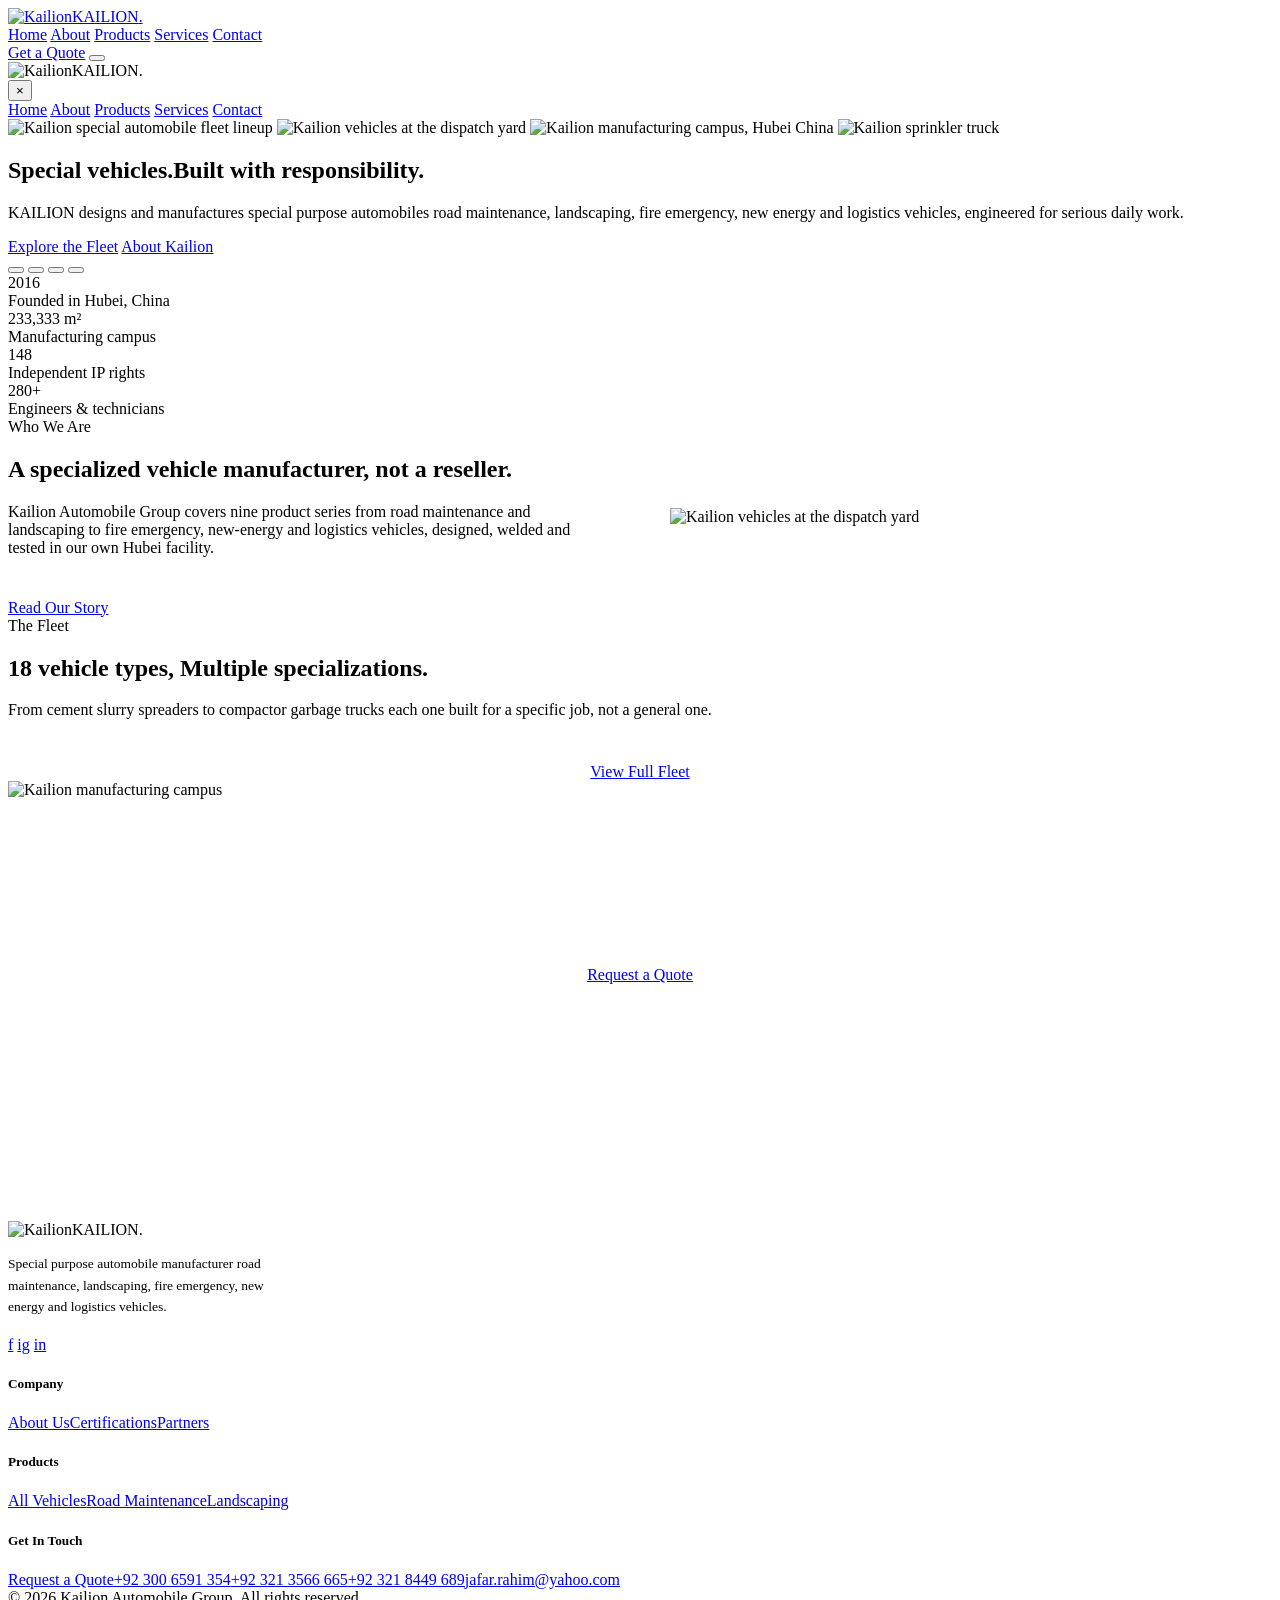
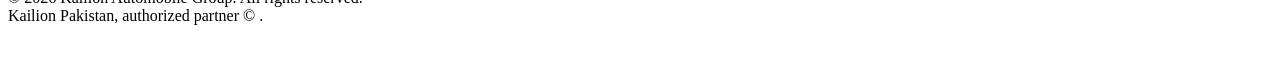
==== index.html @ 7ee62a3a "Add files via upload" ====
<!DOCTYPE html>
<html lang="en">
<head>
<meta charset="UTF-8">
<meta name="viewport" content="width=device-width, initial-scale=1.0">
<title>Kailion FuelTruck Partners</title>
<meta name="description" content="Kailion — Chinese special-purpose automobile manufacturer with an authorized Pakistan partnership. Road maintenance, landscaping, fire emergency, new energy and logistics vehicles.">
<meta property="og:title" content="Kailion Trucks — Special Automobile Group">
<meta property="og:description" content="Special-purpose vehicles manufactured in China, sold and serviced in Pakistan through an authorized partnership.">
<meta property="og:type" content="website">
<meta name="twitter:card" content="summary_large_image">
<link rel="preconnect" href="https://fonts.googleapis.com">
<link rel="preconnect" href="https://fonts.gstatic.com" crossorigin>
<link href="https://fonts.googleapis.com/css2?family=Inter:wght@400;500;600;700;800&family=Poppins:ital,wght@0,700;0,800;1,700;1,800&display=swap" rel="stylesheet">
<!-- PASTE GOOGLE SEARCH CONSOLE VERIFICATION TAG HERE (only needed on index.html, but fine on every page) -->
<link rel="icon" type="image/x-icon" href="favicon.ico">
<link rel="icon" type="image/png" sizes="32x32" href="assets/img/favicon-32.png">
<link rel="icon" type="image/png" sizes="16x16" href="assets/img/favicon-16.png">
<link rel="apple-touch-icon" sizes="180x180" href="assets/img/apple-touch-icon.png">
<link rel="stylesheet" href="css/style.css">
</head>
<body>

<header id="siteHeader">
  <div class="wrap">
    <a class="logo" href="index.html"><img src="assets/img/kailion-logo.png" alt="Kailion" style="height:34px; width:auto;"><span class="logo-word">KAILION<span style="color:var(--red);font-style:normal;">.</span></span></a>
        <nav class="links">
      <a href="index.html" class="active">Home</a>
      <a href="about.html">About</a>
      <a href="products.html">Products</a>
      <a href="services.html">Services</a>
      <a href="contact.html">Contact</a>
    </nav>
    <a href="https://wa.me/923006591354?text=Hi%2C%20I%27m%20interested%20in%20Kailion%20vehicles" class="cta-pill" target="_blank" rel="noopener">Get a Quote</a>
    <button class="burger" id="burgerBtn" aria-label="Menu"><span></span><span></span><span></span></button>
  </div>
</header>

<div id="mobileNav">
  <div class="mtop"><div class="logo"><img src="assets/img/kailion-logo.png" alt="Kailion" style="height:34px; width:auto;"><span class="logo-word">KAILION<span style="color:var(--red);font-style:normal;">.</span></span></div><button class="close" id="mobileNavClose">×</button></div>
    <a href="index.html">Home</a>
  <a href="about.html">About</a>
  <a href="products.html">Products</a>
  <a href="services.html">Services</a>
  <a href="contact.html">Contact</a>
</div>

<!-- HERO SLIDER -->
<section class="photo-hero hero-main" id="heroSlider">
  <div class="slide-track">
    <img class="bgimg slide active" src="assets/img/hero-lineup.jpg" alt="Kailion special automobile fleet lineup">
    <img class="bgimg slide" src="assets/img/warehouse.jpg" alt="Kailion vehicles at the dispatch yard">
    <img class="bgimg slide" src="assets/img/factory-aerial.jpg" alt="Kailion manufacturing campus, Hubei China">
    <img class="bgimg slide" src="assets/img/truck-sprinkler.jpg" alt="Kailion sprinkler truck">
  </div>
  <div class="scrim"></div>
  <div class="wrap content">
      
    <h1 class="hero-h"><span class="l">Special vehicles.</span><span class="l">Built with responsibility.</span></h1>
    <p class="hero-sub">KAILION designs and manufactures special purpose automobiles road maintenance, landscaping, fire emergency, new energy and logistics vehicles, engineered for serious daily work.</p>
    <div class="hero-ctas">
      <a href="products.html" class="btn-solid">Explore the Fleet</a>
      <a href="about.html" class="btn-outline">About Kailion</a>
    </div>
  </div>
  <div class="slide-dots">
    <button class="dot-ind active" aria-label="Slide 1"></button>
    <button class="dot-ind" aria-label="Slide 2"></button>
    <button class="dot-ind" aria-label="Slide 3"></button>
    <button class="dot-ind" aria-label="Slide 4"></button>
  </div>
</section>

<!-- TRUST BAR -->
<section id="trust">
  <div class="wrap">
    <div class="trust-item"><div class="n">2016</div><div class="l">Founded in Hubei, China</div></div>
    <div class="trust-item"><div class="n">233,333 m²</div><div class="l">Manufacturing campus</div></div>
    <div class="trust-item"><div class="n">148</div><div class="l">Independent IP rights</div></div>
    <div class="trust-item"><div class="n">280+</div><div class="l">Engineers &amp; technicians</div></div>
  </div>
</section>

<!-- ABOUT TEASER -->
<section class="sec">
  <div class="wrap" style="display:grid; grid-template-columns:1fr 1fr; gap:60px; align-items:center;">
    <div class="reveal">
      <div class="kicker">Who We Are</div>
      <h2 class="sec-h">A specialized vehicle manufacturer, not a reseller.</h2>
      <p class="sec-p">Kailion Automobile Group covers nine product series from road maintenance and landscaping to fire emergency, new-energy and logistics vehicles, designed, welded and tested in our own Hubei facility.</p>
      <a href="about.html" class="btn-dark" style="display:inline-block; margin-top:26px;">Read Our Story</a>
    </div>
    <div class="reveal rd1" style="border-radius:var(--radius); overflow:hidden; border:1px solid var(--line);">
      <img src="assets/img/warehouse.jpg" alt="Kailion vehicles at the dispatch yard">
    </div>
  </div>
</section>

<!-- FLEET TEASER -->
<section class="sec section-surface">
  <div class="wrap">
    <div class="kicker reveal">The Fleet</div>
    <h2 class="sec-h reveal">18 vehicle types, Multiple specializations.</h2>
    <p class="sec-p reveal">From cement slurry spreaders to compactor garbage trucks each one built for a specific job, not a general one.</p>
    <div class="card-grid" id="homeGrid"></div>
    <div style="text-align:center; margin-top:44px;">
      <a href="products.html" class="btn-dark">View Full Fleet</a>
    </div>
  </div>
</section>

<!-- CTA -->
<section class="photo-hero" style="min-height:440px;">
  <img class="bgimg" src="assets/img/factory-aerial.jpg" alt="Kailion manufacturing campus">
  <div class="scrim"></div>
  <div class="wrap content" style="text-align:center; padding-bottom:0; display:flex; flex-direction:column; align-items:center;">
    <h2 style="color:#fff; font-size:clamp(24px,4vw,42px); font-weight:800; max-width:600px; line-height:1.15;">Tell us the job. We'll spec the right truck.</h2>
    <div class="hero-ctas" style="animation-delay:0; opacity:1; justify-content:center;">
      <a href="contact.html" class="btn-solid">Request a Quote</a>
    </div>
  </div>
</section>

<footer>
  <div class="wrap">
    <div class="fgrid">
      <div>
        <div class="logo" style="margin-bottom:12px;"><img src="assets/img/kailion-logo.png" alt="Kailion" style="height:34px; width:auto;"><span class="logo-word">KAILION<span style="color:var(--red);font-style:normal;">.</span></span></div>
        <p style="font-size:13.5px; color:var(--muted); line-height:1.6; max-width:260px;">Special purpose automobile manufacturer road maintenance, landscaping, fire emergency, new energy and logistics vehicles.</p>
        <div class="social-row" style="margin-top:18px;">
          <a href="#" aria-label="Facebook">f</a>
          <a href="#" aria-label="Instagram">ig</a>
          <a href="#" aria-label="LinkedIn">in</a>
        </div>
      </div>
      <div><h5>Company</h5><div class="flist"><a href="about.html">About Us</a><a href="about.html#certs">Certifications</a><a href="about.html#partners">Partners</a></div></div>
      <div><h5>Products</h5><div class="flist"><a href="products.html">All Vehicles</a><a href="products.html">Road Maintenance</a><a href="products.html">Landscaping</a></div></div>
      <div><h5>Get In Touch</h5><div class="flist"><a href="contact.html">Request a Quote</a><a href="tel:+923006591354">+92 300 6591 354</a><a href="tel:+923213566665">+92 321 3566 665</a><a href="tel:+923218449689">+92 321 8449 689</a><a href="mailto:jafar.rahim@yahoo.com">jafar.rahim@yahoo.com</a></div></div>
    </div>
    <div class="fbottom">
      <div>© 2026 Kailion Automobile Group. All rights reserved.</div>
      <div>Kailion Pakistan, authorized partner © .</div>
    </div>
  </div>
</footer>

<script src="js/trucks-data.js"></script>

<a href="https://wa.me/923006591354?text=Hi%2C%20I%27m%20interested%20in%20Kailion%20vehicles" class="wa-float" target="_blank" rel="noopener" aria-label="Chat on WhatsApp">
  <svg viewBox="0 0 32 32" width="30" height="30" xmlns="http://www.w3.org/2000/svg"><path fill="#fff" d="M16.02 3C9.4 3 4 8.4 4 15.02c0 2.35.66 4.55 1.8 6.44L4 29l7.72-1.75a11.9 11.9 0 0 0 4.3.8h.01c6.62 0 12.02-5.4 12.02-12.03C28.05 8.4 22.65 3 16.02 3Zm0 21.9h-.01a9.9 9.9 0 0 1-5.05-1.39l-.36-.21-4.58 1.04 1.06-4.46-.24-.38a9.86 9.86 0 0 1-1.52-5.48c0-5.47 4.45-9.92 9.93-9.92 2.65 0 5.14 1.03 7.01 2.9a9.85 9.85 0 0 1 2.9 7.02c0 5.47-4.45 9.88-9.14 9.88Zm5.44-7.41c-.3-.15-1.76-.87-2.03-.97-.27-.1-.47-.15-.67.15-.2.3-.77.97-.94 1.17-.17.2-.35.22-.65.07-.3-.15-1.24-.46-2.37-1.47-.87-.78-1.47-1.74-1.64-2.04-.17-.3-.02-.46.13-.6.13-.13.3-.35.45-.52.15-.17.2-.3.3-.5.1-.2.05-.37-.02-.52-.07-.15-.67-1.62-.92-2.22-.24-.58-.49-.5-.67-.51h-.57c-.2 0-.52.07-.79.37-.27.3-1.04 1.02-1.04 2.48 0 1.46 1.07 2.87 1.22 3.07.15.2 2.1 3.2 5.08 4.49.71.31 1.26.49 1.69.62.71.23 1.36.2 1.87.12.57-.08 1.76-.72 2-1.42.25-.69.25-1.29.17-1.42-.07-.13-.27-.2-.57-.35Z"/></svg>
</a>

<script src="js/main.js"></script>
<script>
  renderTruckGrid('homeGrid');
  const grid = document.getElementById('homeGrid');
  if(grid){ Array.from(grid.children).slice(8).forEach(c => c.remove()); }
</script>
</body>
</html>
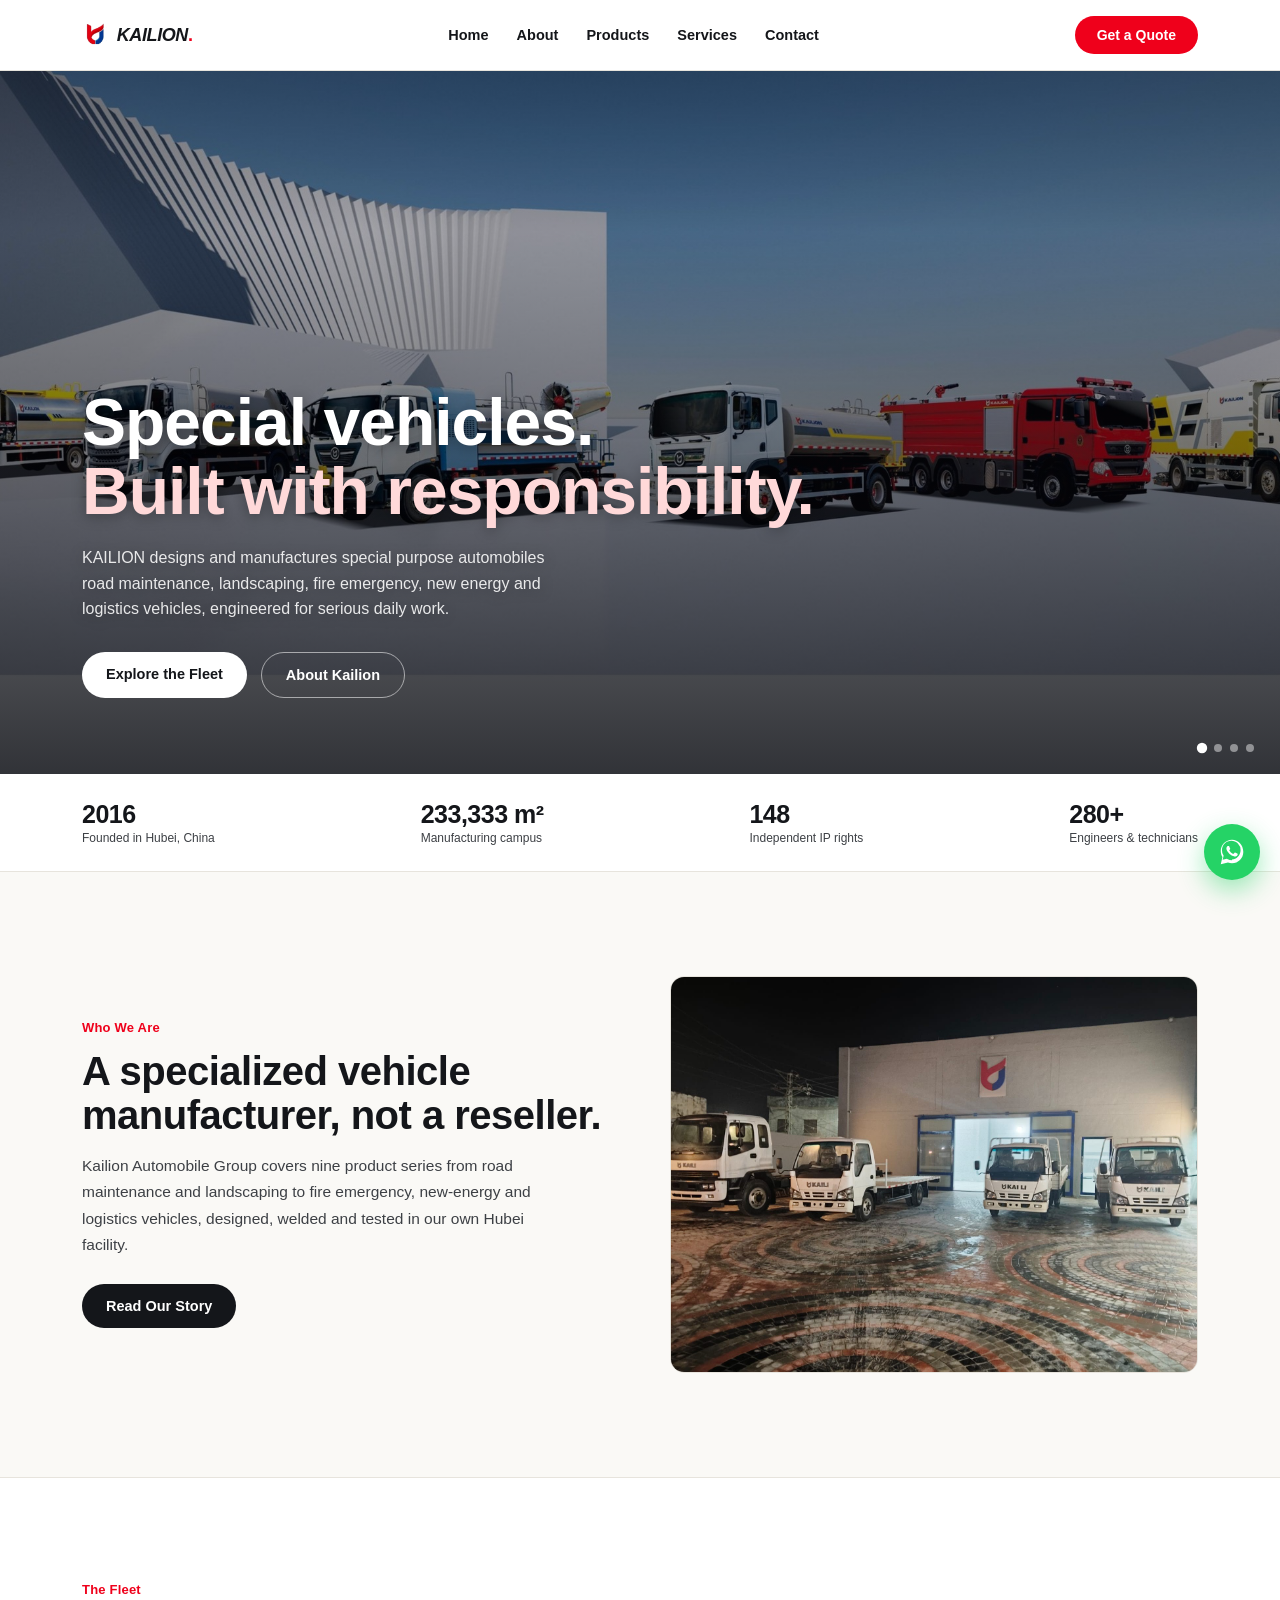
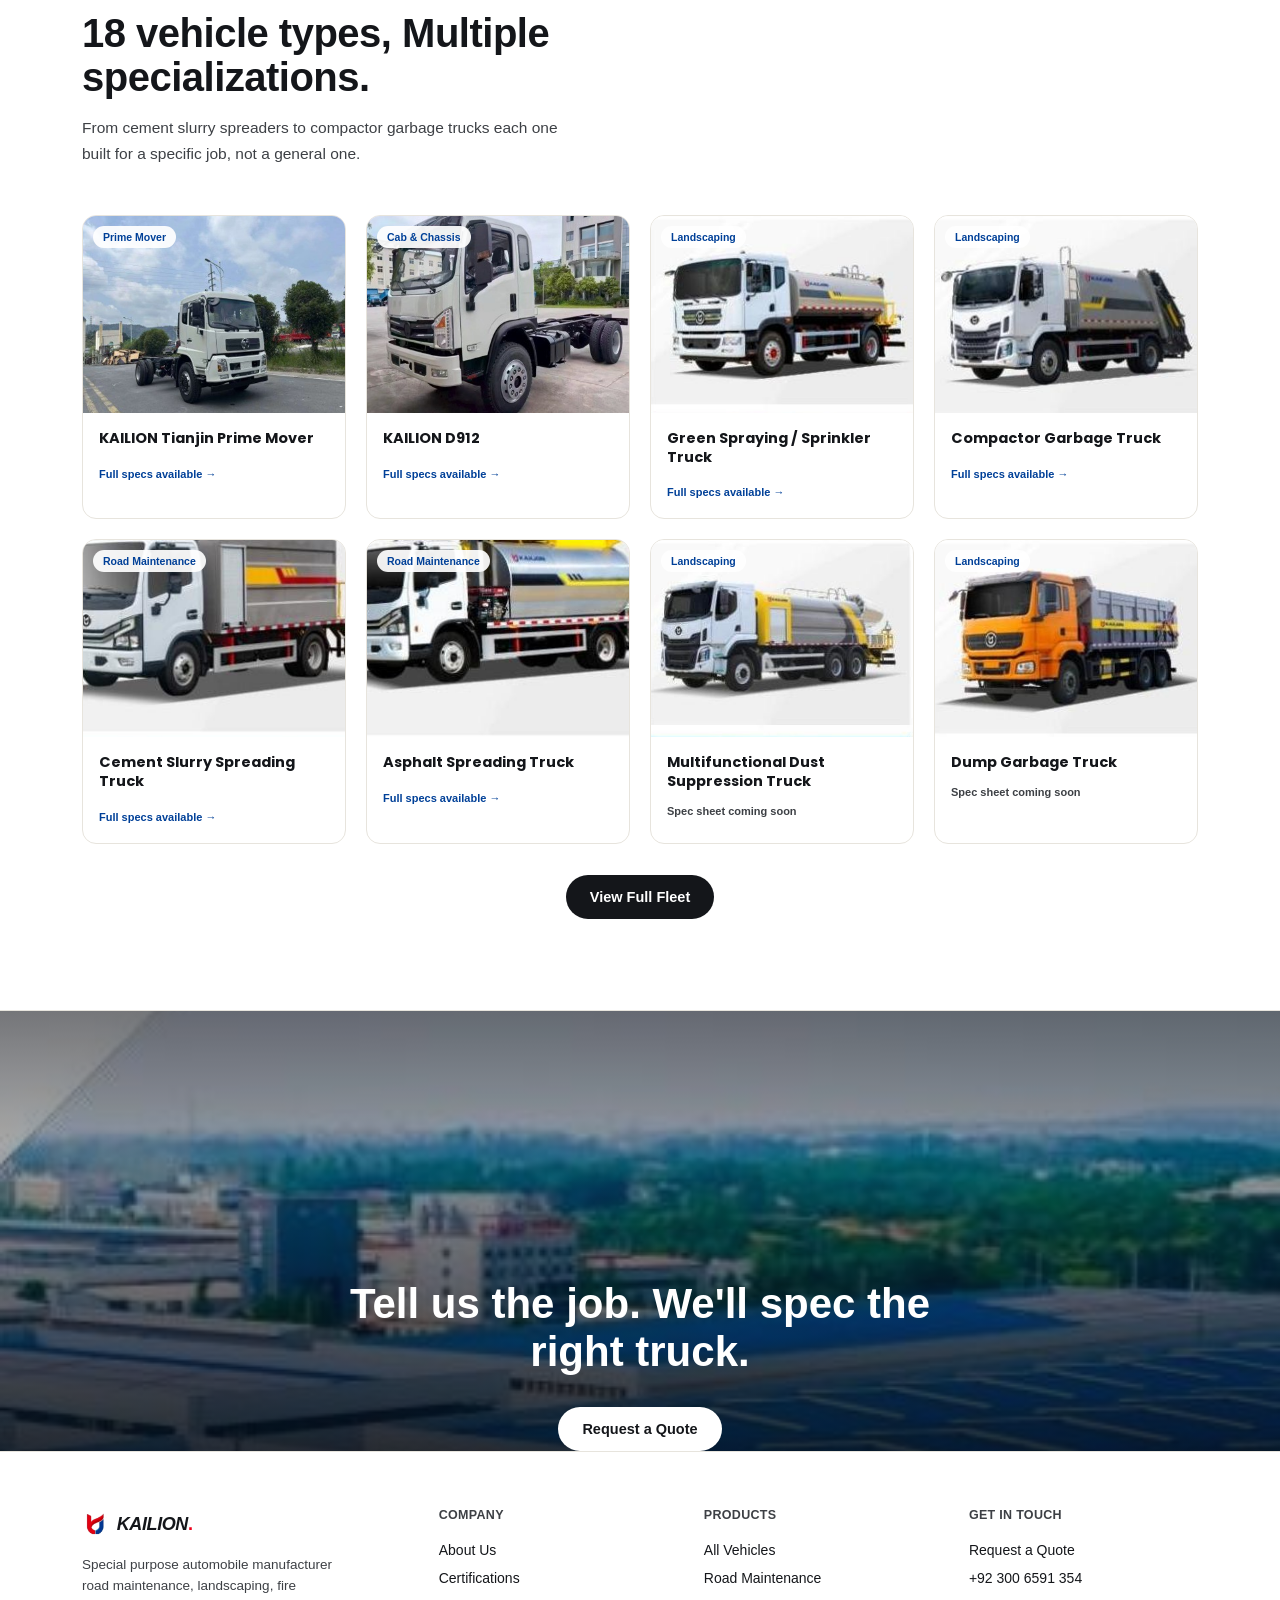
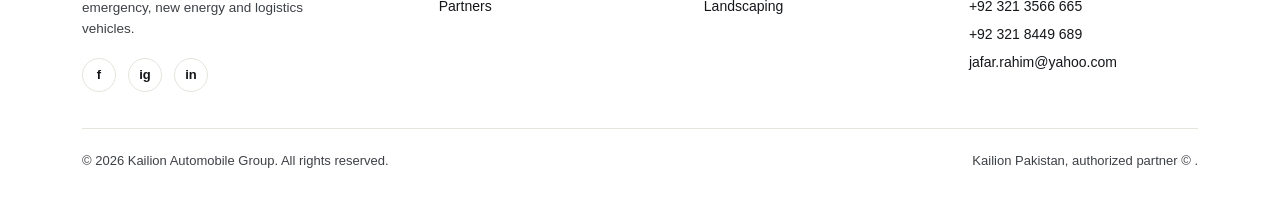
==== commit 86d03d02: "Add canonical link to index.html" ====
--- a/index.html
+++ b/index.html
@@ -13,6 +13,7 @@
 <link rel="preconnect" href="https://fonts.gstatic.com" crossorigin>
 <link href="https://fonts.googleapis.com/css2?family=Inter:wght@400;500;600;700;800&family=Poppins:ital,wght@0,700;0,800;1,700;1,800&display=swap" rel="stylesheet">
 <!-- PASTE GOOGLE SEARCH CONSOLE VERIFICATION TAG HERE (only needed on index.html, but fine on every page) -->
+<link rel="canonical" href="https://kailiontrucks.com/">
 <link rel="icon" type="image/x-icon" href="favicon.ico">
 <link rel="icon" type="image/png" sizes="32x32" href="assets/img/favicon-32.png">
 <link rel="icon" type="image/png" sizes="16x16" href="assets/img/favicon-16.png">
--- a/css/style.css
+++ b/css/style.css
@@ -0,0 +1,207 @@
+:root{
+  --bg:#FAF9F6;
+  --surface:#FFFFFF;
+  --ink:#14161A;
+  --muted:#3D4045;
+  --line:#E7E4DD;
+  --blue:#004098;
+  --blue-deep:#002F70;
+  --blue-tint:#E7EEF9;
+  --red:#EF001B;
+  --red-tint:#FDE6E8;
+  --radius:14px;
+  --font:'Inter', -apple-system, sans-serif;
+  --font-display:'Poppins', -apple-system, sans-serif;
+}
+h1,h2,h3,h4,.fact-card .n,.trust-item .n,.stat-block .n{font-family:var(--font-display);}
+.logo-word{font-family:var(--font-display); font-style:italic; font-weight:800; letter-spacing:-0.4px;}
+*{margin:0;padding:0;box-sizing:border-box;}
+html{scroll-behavior:smooth;}
+body{background:var(--bg); color:var(--ink); font-family:var(--font); overflow-x:hidden; -webkit-font-smoothing:antialiased;}
+@media (prefers-reduced-motion: reduce){*{animation-duration:.01ms !important; transition-duration:.01ms !important; scroll-behavior:auto !important;}}
+a{color:inherit; text-decoration:none;}
+img{max-width:100%; display:block;}
+ul{list-style:none;}
+.wrap{max-width:1180px; margin:0 auto; padding:0 32px;}
+@media(max-width:640px){.wrap{padding:0 20px;}}
+
+/* header */
+header{position:fixed; top:0; left:0; right:0; z-index:70; padding:16px 0; transition:padding .3s ease, box-shadow .3s ease; background:var(--surface); border-bottom:1px solid var(--line);}
+header.scrolled{padding:12px 0; box-shadow:0 4px 20px rgba(20,22,26,0.06);}
+header .wrap{display:flex; align-items:center; justify-content:space-between;}
+.logo{display:flex; align-items:center; gap:10px; font-weight:800; font-size:18px; letter-spacing:-0.3px;}
+.logo img{height:30px; width:auto;}
+nav.links{display:flex; gap:28px; font-size:14.5px; font-weight:500;}
+@media(max-width:920px){nav.links{display:none;}}
+nav.links a{position:relative; padding:4px 0; opacity:1; font-weight:600;}
+nav.links a:hover, nav.links a.active{opacity:1;}
+.cta-pill{background:var(--red); color:#fff; font-weight:600; font-size:14px; padding:11px 22px; border-radius:100px; transition:transform .2s ease, background .2s ease; white-space:nowrap;}
+.cta-pill:hover{transform:translateY(-1px); background:#C40016;}
+
+/* mobile nav */
+.burger{display:none; flex-direction:column; gap:5px; cursor:pointer; background:none; border:none; padding:12px; margin:-12px; min-width:44px; min-height:44px; align-items:center; justify-content:center;}
+.burger span{width:22px; height:2px; background:currentColor; display:block;}
+@media(max-width:920px){.burger{display:flex;}}
+/* Bulletproof mobile safety net — forces single column on any grid, even inline-styled ones */
+@media(max-width:640px){
+  .card-grid, [style*="grid-template-columns"] { grid-template-columns: 1fr !important; }
+  .detail-grid, .contact-grid { grid-template-columns: 1fr !important; }
+}
+@media(min-width:641px) and (max-width:900px){
+  [style*="grid-template-columns:repeat(3"],
+  [style*="grid-template-columns:repeat(4"] { grid-template-columns: repeat(2,1fr) !important; }
+}
+@media(max-width:920px){
+  header .cta-pill{display:none;}
+}
+@media(max-width:480px){
+  .logo-word{font-size:16px;}
+  .logo svg{width:24px; height:24px;}
+  h1.hero-h{letter-spacing:-0.5px;}
+  .eyebrow{font-size:11.5px; letter-spacing:0.1px; flex-wrap:wrap;}
+  #trust .wrap{gap:22px 14px;}
+  footer .fgrid{grid-template-columns:1fr;}
+  .photo-hero .content{padding-bottom:34px;}
+  .photo-hero{min-height:460px !important;}
+}
+img{-webkit-user-drag:none;}
+#mobileNav{overflow-y:auto;}
+body.nav-open{overflow:hidden;}
+#mobileNav{position:fixed; inset:0; z-index:90; background:var(--bg); display:none; flex-direction:column; padding:26px 24px;}
+#mobileNav.open{display:flex;}
+#mobileNav .mtop{display:flex; justify-content:space-between; align-items:center; margin-bottom:40px;}
+#mobileNav a{font-size:22px; font-weight:700; padding:14px 0; border-bottom:1px solid var(--line);}
+#mobileNav .close{background:none; border:none; font-size:28px; line-height:1; cursor:pointer;}
+
+/* generic hero (photo) */
+.photo-hero{min-height:400px; position:relative; display:flex; align-items:flex-end;}
+.hero-main{height:86vh; min-height:560px; overflow:hidden;}
+.photo-hero .bgimg{position:absolute; inset:0; width:100%; height:100%; object-fit:cover;}
+.slide-track{position:absolute; inset:0;}
+.photo-hero .bgimg.slide{opacity:0; transition:opacity 1.4s ease;}
+.photo-hero .bgimg.slide.active{opacity:1;}
+.slide-dots{position:absolute; bottom:22px; right:26px; z-index:6; display:flex; gap:8px;}
+.dot-ind{width:8px; height:8px; border-radius:50%; background:rgba(255,255,255,0.45); cursor:pointer; transition:background .3s ease, transform .3s ease; border:none; padding:0;}
+.dot-ind.active{background:#fff; transform:scale(1.3);}
+@media(max-width:640px){.slide-dots{right:16px; bottom:16px;}}
+.hero-main .bgimg{height:112%;}
+.photo-hero .scrim{position:absolute; inset:0; background:linear-gradient(180deg, rgba(4,6,12,0.55) 0%, rgba(4,6,12,0.35) 30%, rgba(4,6,12,0.82) 100%);}
+.photo-hero .content h1, .photo-hero .content p, .photo-hero .content .eyebrow{text-shadow:0 2px 14px rgba(0,0,0,0.35);}
+.photo-hero .content{position:relative; z-index:3; color:#fff; padding-bottom:76px; width:100%;}
+.eyebrow{font-size:13px; font-weight:600; letter-spacing:0.3px; display:flex; align-items:center; gap:8px; margin-bottom:16px; opacity:0; animation:fadeUp .7s ease forwards .1s;}
+.eyebrow .dot{width:6px; height:6px; border-radius:50%; background:var(--red);}
+h1.hero-h{font-size:clamp(32px,6vw,66px); font-weight:800; line-height:1.04; letter-spacing:-1px; max-width:760px;}
+h1.hero-h .l{display:block; opacity:0; transform:translateY(34px); animation:fadeUp .85s cubic-bezier(.2,.7,.2,1) forwards;}
+h1.hero-h .l:nth-child(1){animation-delay:.02s;}
+h1.hero-h .l:nth-child(2){animation-delay:.16s; color:#FFD9D9;}
+@keyframes fadeUp{to{opacity:1; transform:translateY(0);}}
+.hero-sub{max-width:480px; font-size:16px; line-height:1.6; opacity:0; animation:fadeUp .8s ease forwards .38s; margin-top:20px; color:rgba(255,255,255,0.88);}
+.hero-ctas{display:flex; gap:14px; margin-top:30px; opacity:0; animation:fadeUp .8s ease forwards .5s; flex-wrap:wrap;}
+.btn-solid{background:#fff; color:var(--ink); padding:14px 24px; font-weight:700; font-size:14.5px; border-radius:100px; transition:transform .2s ease;}
+.btn-solid:hover{transform:translateY(-2px);}
+.btn-outline{border:1.5px solid rgba(255,255,255,0.55); color:#fff; padding:14px 24px; font-weight:600; font-size:14.5px; border-radius:100px; transition:background .2s ease, border-color .2s ease;}
+.btn-outline:hover{background:rgba(255,255,255,0.12); border-color:#fff;}
+.btn-dark{background:var(--ink); color:#fff; padding:14px 24px; font-weight:700; font-size:14.5px; border-radius:100px; transition:transform .2s ease, background .2s ease;}
+.btn-dark:hover{transform:translateY(-2px); background:var(--blue-deep);}
+
+/* trust bar */
+#trust{background:var(--surface); border-bottom:1px solid var(--line);}
+#trust .wrap{display:flex; justify-content:space-between; padding:26px 32px; flex-wrap:wrap; gap:18px;}
+.trust-item .n{font-size:25px; font-weight:800; letter-spacing:-0.5px;}
+.trust-item .l{font-size:12px; color:var(--muted); margin-top:2px;}
+
+/* reveal */
+.reveal{opacity:0; transform:translateY(28px); transition:opacity .8s cubic-bezier(.2,.7,.2,1), transform .8s cubic-bezier(.2,.7,.2,1);}
+.reveal.in{opacity:1; transform:translateY(0);}
+.rd1{transition-delay:.1s;} .rd2{transition-delay:.2s;} .rd3{transition-delay:.3s;}
+
+.sec{padding:104px 0;}
+@media(max-width:640px){.sec{padding:64px 0;}}
+.kicker{font-size:13px; color:var(--red); font-weight:700; margin-bottom:14px; letter-spacing:0.2px;}
+h2.sec-h{font-size:clamp(25px,3.6vw,40px); font-weight:800; line-height:1.1; letter-spacing:-0.5px; max-width:600px;}
+p.sec-p{color:var(--muted); font-size:15.5px; line-height:1.7; max-width:480px; margin-top:16px;}
+
+/* cards */
+.card-grid{display:grid; grid-template-columns:repeat(4,1fr); gap:20px; margin-top:48px;}
+@media(max-width:980px){.card-grid{grid-template-columns:repeat(2,1fr);}}
+@media(max-width:560px){.card-grid{grid-template-columns:1fr;}}
+.truck-card{background:var(--surface); border:1px solid var(--line); border-radius:var(--radius); overflow:hidden; transition:transform .25s ease, box-shadow .25s ease, border-color .25s ease; display:flex; flex-direction:column;}
+.truck-card:hover{transform:translateY(-5px); box-shadow:0 22px 44px -22px rgba(20,22,26,0.22); border-color:transparent;}
+.truck-card .thumb{aspect-ratio:4/3; overflow:hidden; background:#F1EFEA; position:relative;}
+.truck-card .thumb img{width:100%; height:100%; object-fit:cover; transition:transform .5s ease;}
+.truck-card:hover .thumb img{transform:scale(1.06);}
+.truck-card .cat{position:absolute; top:10px; left:10px; background:rgba(255,255,255,0.92); font-size:10.5px; font-weight:700; padding:5px 10px; border-radius:100px; color:var(--blue);}
+.truck-card .body{padding:16px 16px 18px;}
+.truck-card h4{font-size:14.5px; font-weight:700; line-height:1.3; margin-bottom:2px;}
+.truck-card .cn{font-size:12px; color:var(--muted); margin-bottom:10px;}
+.truck-card .tag{display:inline-block; font-size:11px; font-weight:600; color:var(--muted);}
+.truck-card .specbadge{display:inline-block; margin-top:10px; font-size:11px; font-weight:700; color:var(--blue);}
+
+footer{background:var(--surface); padding:56px 0 30px; border-top:1px solid var(--line); margin-top:0;}
+footer .fgrid{display:grid; grid-template-columns:1.4fr 1fr 1fr 1fr; gap:36px; padding-bottom:36px; border-bottom:1px solid var(--line);}
+@media(max-width:780px){footer .fgrid{grid-template-columns:1fr 1fr; gap:28px;}}
+footer h5{font-size:12.5px; font-weight:700; color:var(--muted); margin-bottom:14px; letter-spacing:0.3px; text-transform:uppercase;}
+footer .flist a{display:block; font-size:14px; padding:6px 0; color:var(--ink); opacity:1;}
+footer .flist a:hover{color:var(--blue);}
+footer .fbottom{display:flex; justify-content:space-between; align-items:center; flex-wrap:wrap; gap:14px; padding-top:24px; font-size:13px; color:var(--muted);}
+.social-row{display:flex; gap:12px;}
+.social-row a{width:34px; height:34px; border:1px solid var(--line); border-radius:50%; display:flex; align-items:center; justify-content:center; font-size:13px; font-weight:700; color:var(--ink); transition:background .2s ease, color .2s ease;}
+.social-row a:hover{background:var(--blue); color:#fff; border-color:var(--blue);}
+
+::selection{background:var(--red-tint); color:var(--ink);}
+
+/* section variants reused across pages */
+.section-surface{background:var(--surface); border-top:1px solid var(--line); border-bottom:1px solid var(--line);}
+.pill{display:inline-flex; align-items:center; gap:6px; font-size:12px; font-weight:700; color:var(--blue); background:var(--blue-tint); padding:6px 12px; border-radius:100px;}
+
+/* filter tabs (services page) */
+.filter-row{display:flex; gap:10px; flex-wrap:wrap; margin-top:34px;}
+.filter-btn{background:var(--surface); border:1px solid var(--line); padding:9px 18px; border-radius:100px; font-size:13.5px; font-weight:600; cursor:pointer; transition:background .2s ease, color .2s ease, border-color .2s ease;}
+.filter-btn:hover{border-color:var(--blue);}
+.filter-btn.active{background:var(--ink); color:#fff; border-color:var(--ink);}
+
+/* forms */
+.form-card{background:var(--surface); border:1px solid var(--line); border-radius:var(--radius); padding:36px;}
+.form-row{display:flex; flex-direction:column; gap:16px;}
+.form-2col{display:grid; grid-template-columns:1fr 1fr; gap:16px;}
+@media(max-width:560px){.form-2col{grid-template-columns:1fr;}}
+.form-row label{font-size:12.5px; font-weight:600; color:var(--muted); margin-bottom:6px; display:block;}
+.form-row input, .form-row select, .form-row textarea{
+  width:100%; background:var(--bg); border:1px solid var(--line); color:var(--ink);
+  padding:13px 15px; border-radius:8px; font-family:var(--font); font-size:14.5px;
+}
+.form-row input:focus, .form-row select:focus, .form-row textarea:focus{outline:2px solid var(--blue); outline-offset:1px; border-color:var(--blue);}
+.form-row textarea{resize:vertical; min-height:100px;}
+.submit-btn{background:var(--blue); color:#fff; font-weight:700; font-size:14.5px; padding:14px 26px; border-radius:100px; border:none; cursor:pointer; transition:background .2s ease, transform .2s ease;}
+.submit-btn:hover{background:var(--blue-deep); transform:translateY(-1px);}
+.form-note{font-size:12.5px; color:var(--muted); margin-top:12px; line-height:1.6;}
+
+/* stats diamonds (about) */
+.fact-grid{display:grid; grid-template-columns:repeat(4,1fr); gap:20px; margin-top:52px;}
+@media(max-width:860px){.fact-grid{grid-template-columns:repeat(2,1fr);}}
+.fact-card{background:var(--blue); color:#fff; border-radius:var(--radius); padding:28px 22px; text-align:center;}
+.fact-card .n{font-size:32px; font-weight:800;}
+.fact-card .l{font-size:12.5px; margin-top:8px; line-height:1.5; opacity:0.9;}
+
+/* truck detail */
+.detail-hero{position:relative; padding-top:140px; padding-bottom:60px; background:var(--surface); border-bottom:1px solid var(--line);}
+.detail-grid{display:grid; grid-template-columns:1.1fr 0.9fr; gap:56px; align-items:flex-start;}
+@media(max-width:900px){.detail-grid{grid-template-columns:1fr;}}
+.detail-photo{border-radius:var(--radius); overflow:hidden; border:1px solid var(--line); background:#F1EFEA;}
+.detail-photo img{width:100%; height:auto; display:block;}
+.detail-crumb{font-size:13px; color:var(--muted); margin-bottom:18px;}
+.detail-crumb a:hover{color:var(--blue);}
+.price-tag{display:inline-block; background:var(--red); color:#fff; font-weight:800; font-size:16px; padding:10px 18px; border-radius:8px; margin-top:18px;}
+.price-note{font-size:12px; color:var(--muted); margin-top:8px; max-width:360px; line-height:1.5;}
+.spec-table{width:100%; margin-top:26px; border-collapse:collapse;}
+.spec-table tr{border-top:1px solid var(--line);}
+.spec-table td{padding:13px 4px; font-size:14px;}
+.spec-table td:first-child{color:var(--muted); width:52%;}
+.spec-table td:last-child{font-weight:700; text-align:right;}
+.feature-list{margin-top:22px; display:flex; flex-direction:column; gap:10px;}
+.feature-list li{font-size:14.5px; padding-left:22px; position:relative; line-height:1.5;}
+.feature-list li::before{content:'●'; color:var(--red); position:absolute; left:0; font-size:9px; top:6px;}
+
+.wa-float{position:fixed; right:20px; bottom:20px; z-index:80; width:56px; height:56px; border-radius:50%; background:#25D366; display:flex; align-items:center; justify-content:center; box-shadow:0 10px 26px rgba(37,211,102,0.45); transition:transform .2s ease;}
+.wa-float:hover{transform:scale(1.08);}
+@media(max-width:480px){.wa-float{width:50px; height:50px; right:14px; bottom:14px;}}
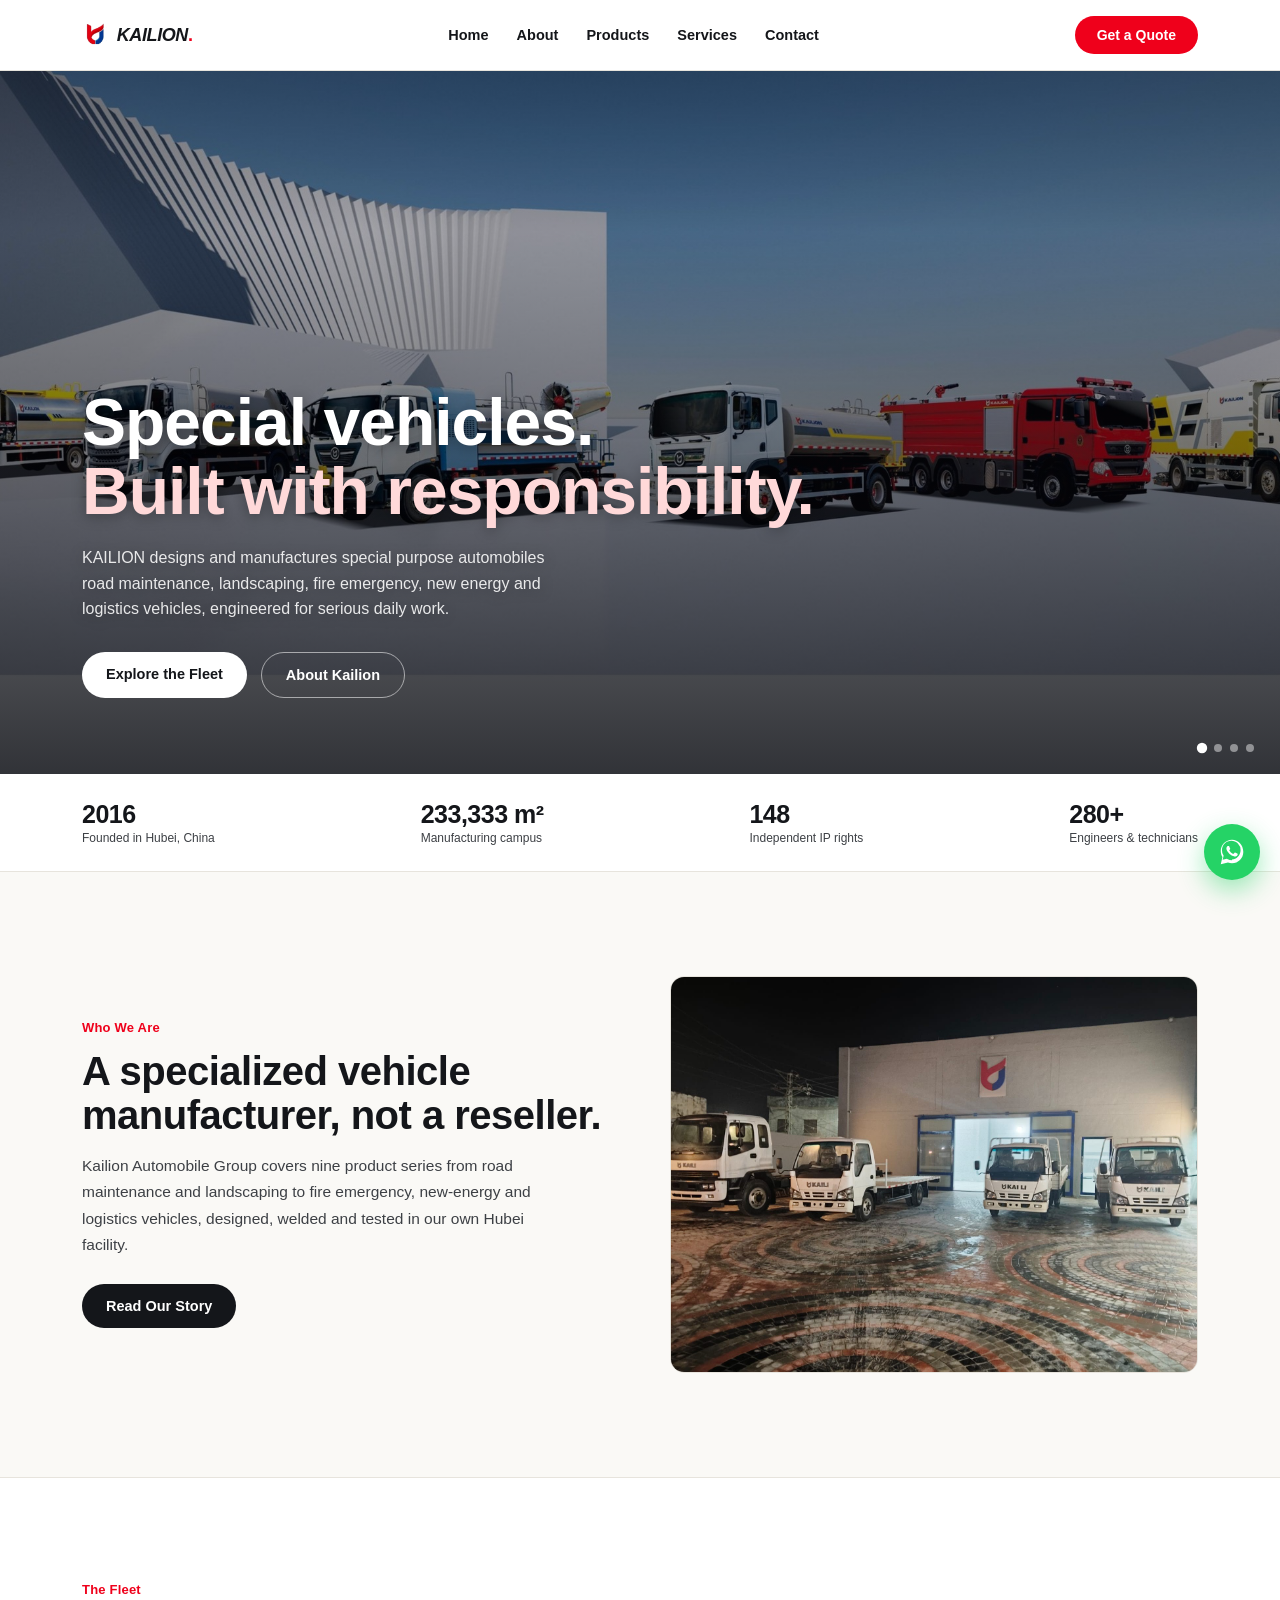
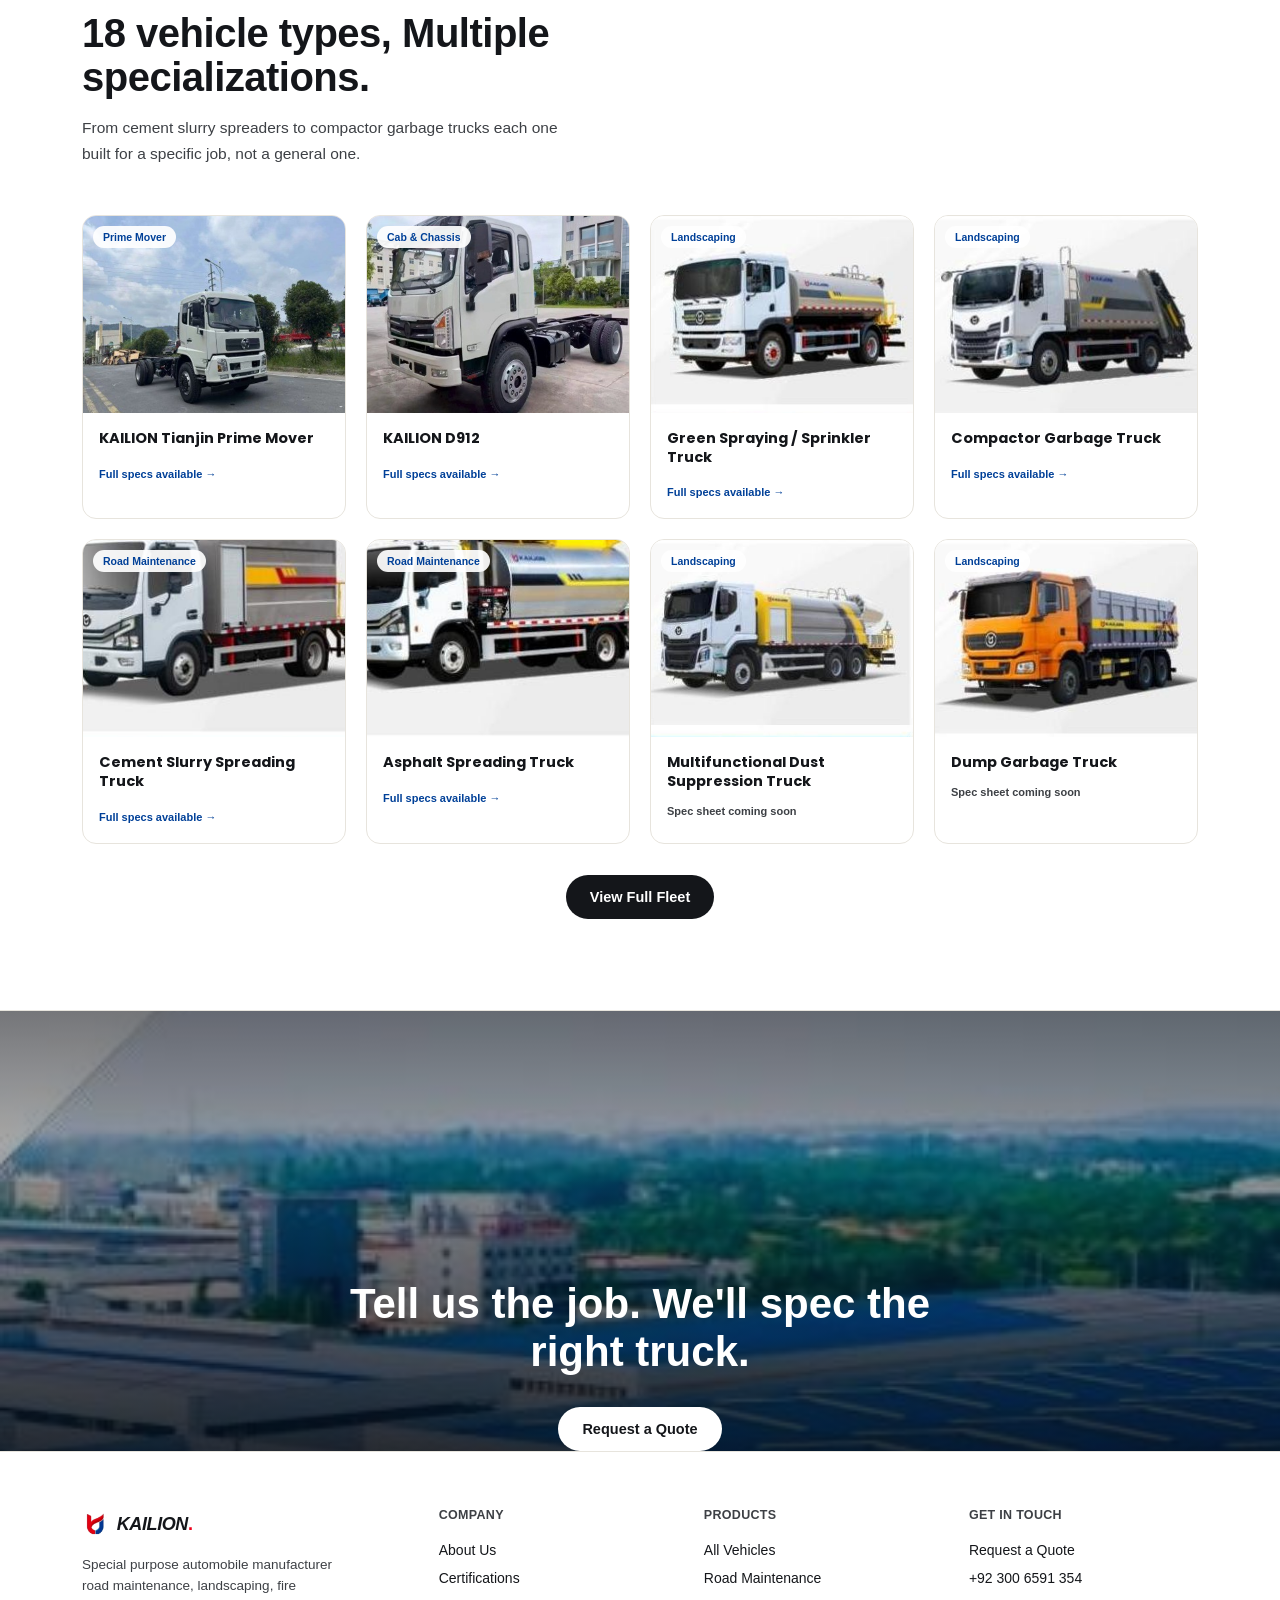
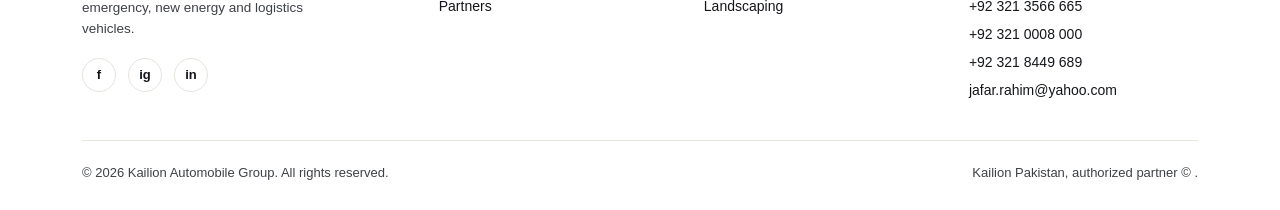
==== commit f389ce84: "Modify contact numbers in index.html Updated contact numbers in the 'Get In Touch' section." ====
--- a/index.html
+++ b/index.html
@@ -136,7 +136,7 @@
       </div>
       <div><h5>Company</h5><div class="flist"><a href="about.html">About Us</a><a href="about.html#certs">Certifications</a><a href="about.html#partners">Partners</a></div></div>
       <div><h5>Products</h5><div class="flist"><a href="products.html">All Vehicles</a><a href="products.html">Road Maintenance</a><a href="products.html">Landscaping</a></div></div>
-      <div><h5>Get In Touch</h5><div class="flist"><a href="contact.html">Request a Quote</a><a href="tel:+923006591354">+92 300 6591 354</a><a href="tel:+923213566665">+92 321 3566 665</a><a href="tel:+923218449689">+92 321 8449 689</a><a href="mailto:jafar.rahim@yahoo.com">jafar.rahim@yahoo.com</a></div></div>
+      <div><h5>Get In Touch</h5><div class="flist"><a href="contact.html">Request a Quote</a><a href="tel:+923006591354">+92 300 6591 354</a><a href="tel:+923213566665">+92 321 3566 665</a><a href="tel:+923210008000">+92 321 0008 000</a><a href="tel:+923218449689">+92 321 8449 689</a><a href="mailto:jafar.rahim@yahoo.com">jafar.rahim@yahoo.com</a></div></div>
     </div>
     <div class="fbottom">
       <div>© 2026 Kailion Automobile Group. All rights reserved.</div>
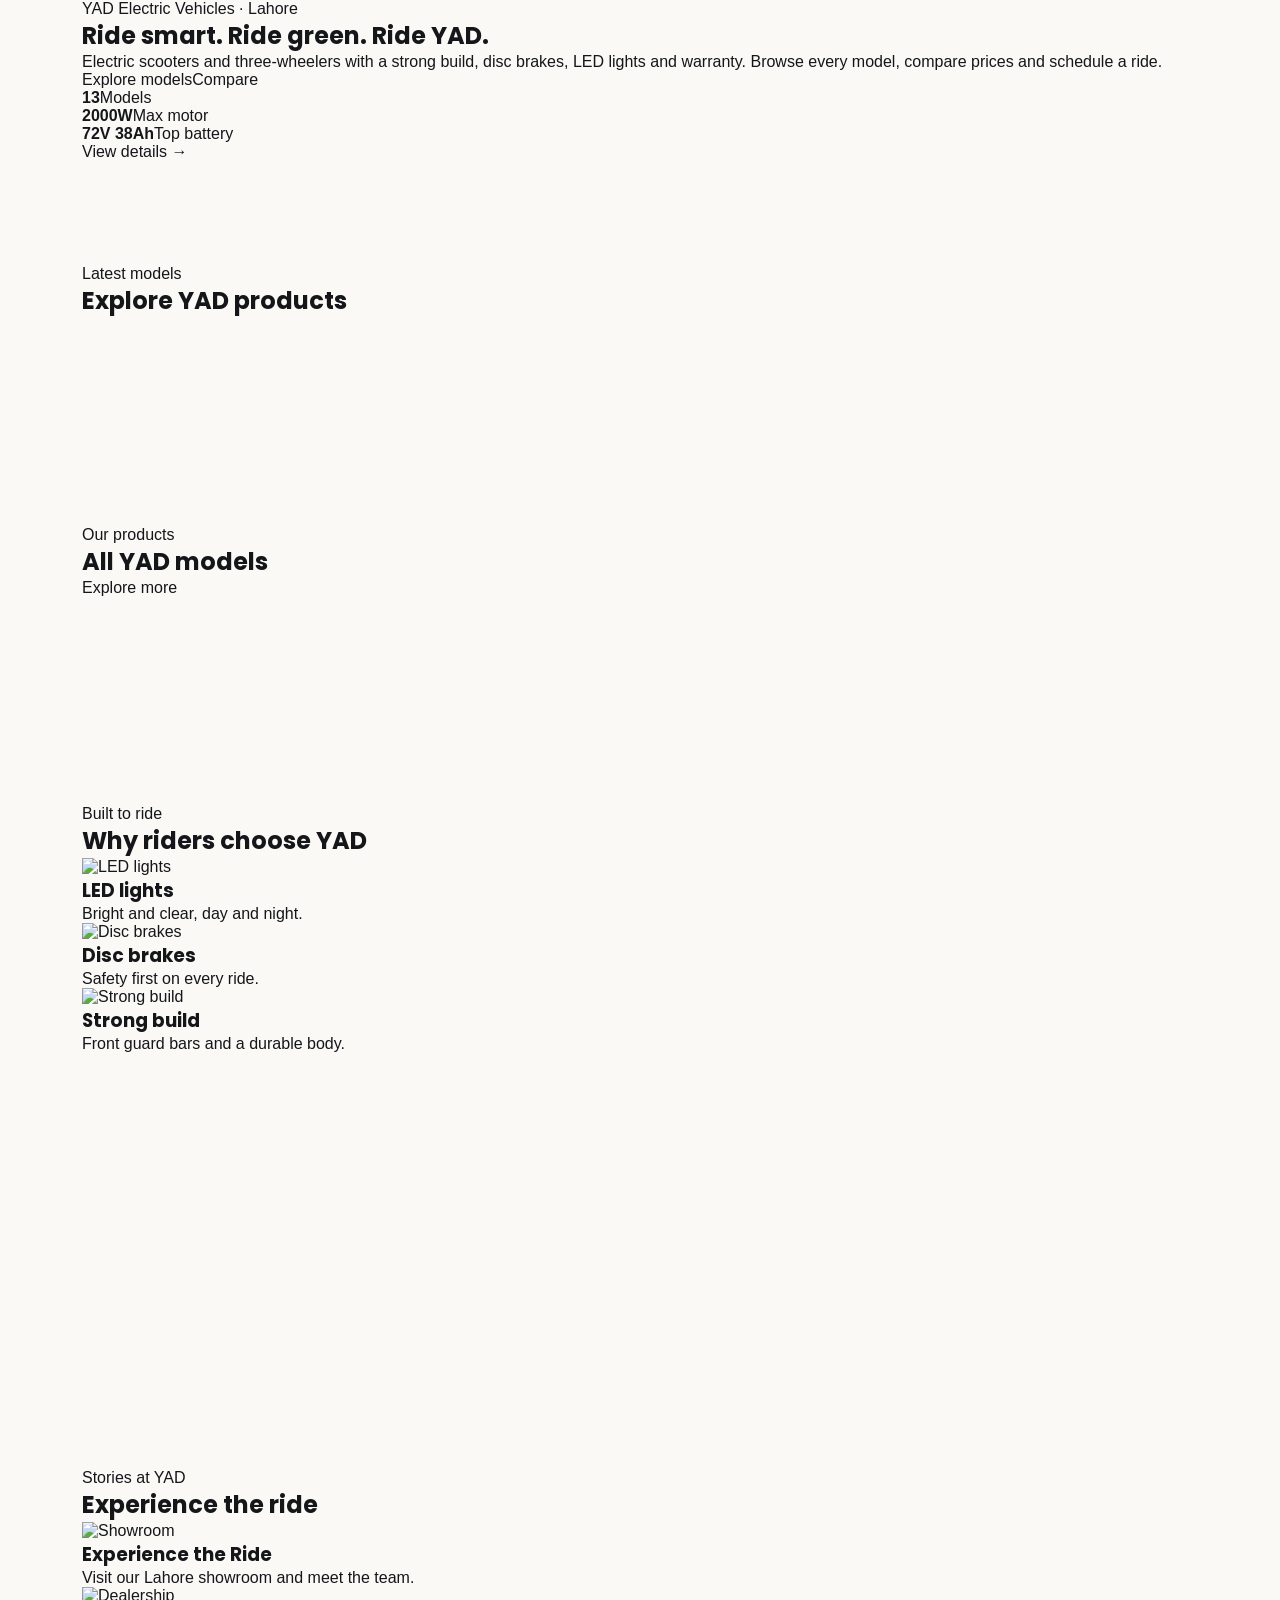
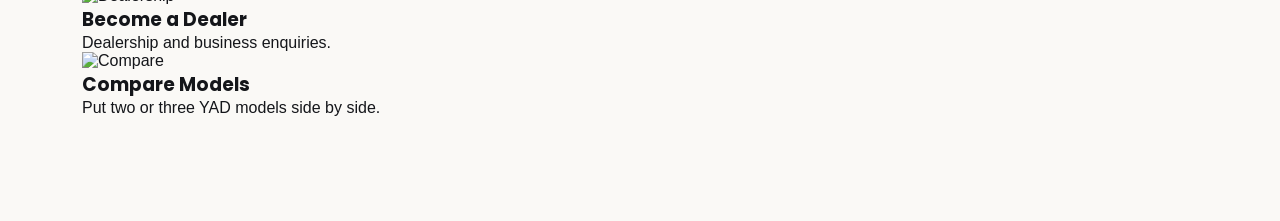
==== commit d5bbf86c: "Add files via upload" ====
--- a/index.html
+++ b/index.html
@@ -1,161 +1,16 @@
-<!DOCTYPE html>
-<html lang="en">
-<head>
-<meta charset="UTF-8">
-<meta name="viewport" content="width=device-width, initial-scale=1.0">
-<title>Kailion FuelTruck Partners</title>
-<meta name="description" content="Kailion — Chinese special-purpose automobile manufacturer with an authorized Pakistan partnership. Road maintenance, landscaping, fire emergency, new energy and logistics vehicles.">
-<meta property="og:title" content="Kailion Trucks — Special Automobile Group">
-<meta property="og:description" content="Special-purpose vehicles manufactured in China, sold and serviced in Pakistan through an authorized partnership.">
-<meta property="og:type" content="website">
-<meta name="twitter:card" content="summary_large_image">
-<link rel="preconnect" href="https://fonts.googleapis.com">
-<link rel="preconnect" href="https://fonts.gstatic.com" crossorigin>
-<link href="https://fonts.googleapis.com/css2?family=Inter:wght@400;500;600;700;800&family=Poppins:ital,wght@0,700;0,800;1,700;1,800&display=swap" rel="stylesheet">
-<!-- PASTE GOOGLE SEARCH CONSOLE VERIFICATION TAG HERE (only needed on index.html, but fine on every page) -->
-<link rel="canonical" href="https://kailiontrucks.com/">
-<link rel="icon" type="image/x-icon" href="favicon.ico">
-<link rel="icon" type="image/png" sizes="32x32" href="assets/img/favicon-32.png">
-<link rel="icon" type="image/png" sizes="16x16" href="assets/img/favicon-16.png">
-<link rel="apple-touch-icon" sizes="180x180" href="assets/img/apple-touch-icon.png">
-<link rel="stylesheet" href="css/style.css">
-</head>
-<body>
-
-<header id="siteHeader">
-  <div class="wrap">
-    <a class="logo" href="index.html"><img src="assets/img/kailion-logo.png" alt="Kailion" style="height:34px; width:auto;"><span class="logo-word">KAILION<span style="color:var(--red);font-style:normal;">.</span></span></a>
-        <nav class="links">
-      <a href="index.html" class="active">Home</a>
-      <a href="about.html">About</a>
-      <a href="products.html">Products</a>
-      <a href="services.html">Services</a>
-      <a href="contact.html">Contact</a>
-    </nav>
-    <a href="https://wa.me/923006591354?text=Hi%2C%20I%27m%20interested%20in%20Kailion%20vehicles" class="cta-pill" target="_blank" rel="noopener">Get a Quote</a>
-    <button class="burger" id="burgerBtn" aria-label="Menu"><span></span><span></span><span></span></button>
-  </div>
-</header>
-
-<div id="mobileNav">
-  <div class="mtop"><div class="logo"><img src="assets/img/kailion-logo.png" alt="Kailion" style="height:34px; width:auto;"><span class="logo-word">KAILION<span style="color:var(--red);font-style:normal;">.</span></span></div><button class="close" id="mobileNavClose">×</button></div>
-    <a href="index.html">Home</a>
-  <a href="about.html">About</a>
-  <a href="products.html">Products</a>
-  <a href="services.html">Services</a>
-  <a href="contact.html">Contact</a>
-</div>
-
-<!-- HERO SLIDER -->
-<section class="photo-hero hero-main" id="heroSlider">
-  <div class="slide-track">
-    <img class="bgimg slide active" src="assets/img/hero-lineup.jpg" alt="Kailion special automobile fleet lineup">
-    <img class="bgimg slide" src="assets/img/warehouse.jpg" alt="Kailion vehicles at the dispatch yard">
-    <img class="bgimg slide" src="assets/img/factory-aerial.jpg" alt="Kailion manufacturing campus, Hubei China">
-    <img class="bgimg slide" src="assets/img/truck-sprinkler.jpg" alt="Kailion sprinkler truck">
-  </div>
-  <div class="scrim"></div>
-  <div class="wrap content">
-      
-    <h1 class="hero-h"><span class="l">Special vehicles.</span><span class="l">Built with responsibility.</span></h1>
-    <p class="hero-sub">KAILION designs and manufactures special purpose automobiles road maintenance, landscaping, fire emergency, new energy and logistics vehicles, engineered for serious daily work.</p>
-    <div class="hero-ctas">
-      <a href="products.html" class="btn-solid">Explore the Fleet</a>
-      <a href="about.html" class="btn-outline">About Kailion</a>
-    </div>
-  </div>
-  <div class="slide-dots">
-    <button class="dot-ind active" aria-label="Slide 1"></button>
-    <button class="dot-ind" aria-label="Slide 2"></button>
-    <button class="dot-ind" aria-label="Slide 3"></button>
-    <button class="dot-ind" aria-label="Slide 4"></button>
-  </div>
-</section>
-
-<!-- TRUST BAR -->
-<section id="trust">
-  <div class="wrap">
-    <div class="trust-item"><div class="n">2016</div><div class="l">Founded in Hubei, China</div></div>
-    <div class="trust-item"><div class="n">233,333 m²</div><div class="l">Manufacturing campus</div></div>
-    <div class="trust-item"><div class="n">148</div><div class="l">Independent IP rights</div></div>
-    <div class="trust-item"><div class="n">280+</div><div class="l">Engineers &amp; technicians</div></div>
-  </div>
-</section>
-
-<!-- ABOUT TEASER -->
-<section class="sec">
-  <div class="wrap" style="display:grid; grid-template-columns:1fr 1fr; gap:60px; align-items:center;">
-    <div class="reveal">
-      <div class="kicker">Who We Are</div>
-      <h2 class="sec-h">A specialized vehicle manufacturer, not a reseller.</h2>
-      <p class="sec-p">Kailion Automobile Group covers nine product series from road maintenance and landscaping to fire emergency, new-energy and logistics vehicles, designed, welded and tested in our own Hubei facility.</p>
-      <a href="about.html" class="btn-dark" style="display:inline-block; margin-top:26px;">Read Our Story</a>
-    </div>
-    <div class="reveal rd1" style="border-radius:var(--radius); overflow:hidden; border:1px solid var(--line);">
-      <img src="assets/img/warehouse.jpg" alt="Kailion vehicles at the dispatch yard">
-    </div>
-  </div>
-</section>
-
-<!-- FLEET TEASER -->
-<section class="sec section-surface">
-  <div class="wrap">
-    <div class="kicker reveal">The Fleet</div>
-    <h2 class="sec-h reveal">18 vehicle types, Multiple specializations.</h2>
-    <p class="sec-p reveal">From cement slurry spreaders to compactor garbage trucks each one built for a specific job, not a general one.</p>
-    <div class="card-grid" id="homeGrid"></div>
-    <div style="text-align:center; margin-top:44px;">
-      <a href="products.html" class="btn-dark">View Full Fleet</a>
-    </div>
-  </div>
-</section>
-
-<!-- CTA -->
-<section class="photo-hero" style="min-height:440px;">
-  <img class="bgimg" src="assets/img/factory-aerial.jpg" alt="Kailion manufacturing campus">
-  <div class="scrim"></div>
-  <div class="wrap content" style="text-align:center; padding-bottom:0; display:flex; flex-direction:column; align-items:center;">
-    <h2 style="color:#fff; font-size:clamp(24px,4vw,42px); font-weight:800; max-width:600px; line-height:1.15;">Tell us the job. We'll spec the right truck.</h2>
-    <div class="hero-ctas" style="animation-delay:0; opacity:1; justify-content:center;">
-      <a href="contact.html" class="btn-solid">Request a Quote</a>
-    </div>
-  </div>
-</section>
-
-<footer>
-  <div class="wrap">
-    <div class="fgrid">
-      <div>
-        <div class="logo" style="margin-bottom:12px;"><img src="assets/img/kailion-logo.png" alt="Kailion" style="height:34px; width:auto;"><span class="logo-word">KAILION<span style="color:var(--red);font-style:normal;">.</span></span></div>
-        <p style="font-size:13.5px; color:var(--muted); line-height:1.6; max-width:260px;">Special purpose automobile manufacturer road maintenance, landscaping, fire emergency, new energy and logistics vehicles.</p>
-        <div class="social-row" style="margin-top:18px;">
-          <a href="#" aria-label="Facebook">f</a>
-          <a href="#" aria-label="Instagram">ig</a>
-          <a href="#" aria-label="LinkedIn">in</a>
-        </div>
-      </div>
-      <div><h5>Company</h5><div class="flist"><a href="about.html">About Us</a><a href="about.html#certs">Certifications</a><a href="about.html#partners">Partners</a></div></div>
-      <div><h5>Products</h5><div class="flist"><a href="products.html">All Vehicles</a><a href="products.html">Road Maintenance</a><a href="products.html">Landscaping</a></div></div>
-      <div><h5>Get In Touch</h5><div class="flist"><a href="contact.html">Request a Quote</a><a href="tel:+923006591354">+92 300 6591 354</a><a href="tel:+923213566665">+92 321 3566 665</a><a href="tel:+923210008000">+92 321 0008 000</a><a href="tel:+923218449689">+92 321 8449 689</a><a href="mailto:jafar.rahim@yahoo.com">jafar.rahim@yahoo.com</a></div></div>
-    </div>
-    <div class="fbottom">
-      <div>© 2026 Kailion Automobile Group. All rights reserved.</div>
-      <div>Kailion Pakistan, authorized partner © .</div>
-    </div>
-  </div>
-</footer>
-
-<script src="js/trucks-data.js"></script>
-
-<a href="https://wa.me/923006591354?text=Hi%2C%20I%27m%20interested%20in%20Kailion%20vehicles" class="wa-float" target="_blank" rel="noopener" aria-label="Chat on WhatsApp">
-  <svg viewBox="0 0 32 32" width="30" height="30" xmlns="http://www.w3.org/2000/svg"><path fill="#fff" d="M16.02 3C9.4 3 4 8.4 4 15.02c0 2.35.66 4.55 1.8 6.44L4 29l7.72-1.75a11.9 11.9 0 0 0 4.3.8h.01c6.62 0 12.02-5.4 12.02-12.03C28.05 8.4 22.65 3 16.02 3Zm0 21.9h-.01a9.9 9.9 0 0 1-5.05-1.39l-.36-.21-4.58 1.04 1.06-4.46-.24-.38a9.86 9.86 0 0 1-1.52-5.48c0-5.47 4.45-9.92 9.93-9.92 2.65 0 5.14 1.03 7.01 2.9a9.85 9.85 0 0 1 2.9 7.02c0 5.47-4.45 9.88-9.14 9.88Zm5.44-7.41c-.3-.15-1.76-.87-2.03-.97-.27-.1-.47-.15-.67.15-.2.3-.77.97-.94 1.17-.17.2-.35.22-.65.07-.3-.15-1.24-.46-2.37-1.47-.87-.78-1.47-1.74-1.64-2.04-.17-.3-.02-.46.13-.6.13-.13.3-.35.45-.52.15-.17.2-.3.3-.5.1-.2.05-.37-.02-.52-.07-.15-.67-1.62-.92-2.22-.24-.58-.49-.5-.67-.51h-.57c-.2 0-.52.07-.79.37-.27.3-1.04 1.02-1.04 2.48 0 1.46 1.07 2.87 1.22 3.07.15.2 2.1 3.2 5.08 4.49.71.31 1.26.49 1.69.62.71.23 1.36.2 1.87.12.57-.08 1.76-.72 2-1.42.25-.69.25-1.29.17-1.42-.07-.13-.27-.2-.57-.35Z"/></svg>
-</a>
-
-<script src="js/main.js"></script>
-<script>
-  renderTruckGrid('homeGrid');
-  const grid = document.getElementById('homeGrid');
-  if(grid){ Array.from(grid.children).slice(8).forEach(c => c.remove()); }
-</script>
-</body>
-</html>
+<!DOCTYPE html><html lang="en"><head><meta charset="utf-8"><meta name="viewport" content="width=device-width, initial-scale=1">
+<title>YAD Electric Vehicles | Electric Scooters & Three-Wheelers in Lahore, Pakistan</title><meta name="description" content="YAD Electric Vehicles, Lahore. Electric scooters and three-wheelers with disc brakes, LED lights and warranty. Explore models, compare prices and schedule a ride."><meta name="keywords" content="YAD electric scooter Pakistan, YAD Electric Vehicles Lahore, electric scooter price in Pakistan, electric bike Lahore, YAD T07, YAD X9, YAD S1, electric three wheeler Pakistan, graphene battery scooter, Yi An Da Hubei Automobile"><meta name="robots" content="index, follow, max-image-preview:large"><meta name="author" content="YAD Electric Vehicles"><link rel="canonical" href="https://www.yadebikes.com/">
+<!-- DRAFT: Google Search Console verification. Replace the content value below with the code from Search Console (HTML tag method), then re-upload. -->
+<meta name="google-site-verification" content="DRAFT-PASTE-YOUR-SEARCH-CONSOLE-VERIFICATION-CODE-HERE">
+<meta property="og:type" content="website"><meta property="og:site_name" content="YAD Electric Vehicles"><meta property="og:title" content="YAD Electric Vehicles | Electric Scooters & Three-Wheelers in Lahore, Pakistan"><meta property="og:description" content="YAD Electric Vehicles, Lahore. Electric scooters and three-wheelers with disc brakes, LED lights and warranty. Explore models, compare prices and schedule a ride."><meta property="og:url" content="https://www.yadebikes.com/"><meta property="og:image" content="https://www.yadebikes.com/images/p/t07a.webp"><meta property="og:locale" content="en_PK">
+<meta name="twitter:card" content="summary_large_image"><meta name="twitter:title" content="YAD Electric Vehicles | Electric Scooters & Three-Wheelers in Lahore, Pakistan"><meta name="twitter:description" content="YAD Electric Vehicles, Lahore. Electric scooters and three-wheelers with disc brakes, LED lights and warranty. Explore models, compare prices and schedule a ride."><meta name="twitter:image" content="https://www.yadebikes.com/images/p/t07a.webp">
+<meta name="geo.region" content="PK-PB"><meta name="geo.placename" content="Lahore"><meta name="theme-color" content="#f4f4f5"><meta name="format-detection" content="telephone=no">
+<link rel="icon" href="favicon.svg" type="image/svg+xml"><link rel="preconnect" href="https://fonts.googleapis.com"><link href="https://fonts.googleapis.com/css2?family=Poppins:wght@500;600;700&display=swap" rel="stylesheet"><link rel="stylesheet" href="css/style.css">
+<script type="application/ld+json">{"@context": "https://schema.org", "@type": "Organization", "name": "YAD Electric Vehicles", "legalName": "Yi An Da Hubei Automobile Co (Pvt) Ltd", "url": "https://www.yadebikes.com", "logo": "https://www.yadebikes.com/images/logo.svg", "telephone": "+92 300 6591 354", "address": {"@type": "PostalAddress", "streetAddress": "91-B, Sundar Small Industries Estate II", "addressLocality": "Lahore", "addressCountry": "PK"}}</script><script type="application/ld+json">{"@context":"https://schema.org","@type":"WebSite","name":"YAD Electric Vehicles","url":"https://www.yadebikes.com"}</script></head><body data-page="home"><div id="hdr"></div><main><section class="hero2"><div class="wrap hgrid"><div class="htx"><div class="tag">YAD Electric Vehicles · Lahore</div><h1>Ride smart. Ride green. Ride YAD.</h1><p>Electric scooters and three-wheelers with a strong build, disc brakes, LED lights and warranty. Browse every model, compare prices and schedule a ride.</p><a class="btn" href="shop.html">Explore models</a><a class="btn g" href="compare.html">Compare</a><div class="hstats"><div><b id="n1">13</b><span>Models</span></div><div><b>2000W</b><span>Max motor</span></div><div><b>72V 38Ah</b><span>Top battery</span></div></div></div>
+<div class="hst"><div class="sl" id="hslide"></div><div class="cap"><h3 id="hname"></h3><b id="hprice"></b><a id="hlink" class="tag" href="shop.html">View details →</a></div></div></div></section>
+<section class="sec expl"><div class="wrap"><div class="tag">Latest models</div><h2>Explore YAD products</h2><div class="tabs" id="tabs"></div><div class="xp" id="xp"></div></div></section>
+<section class="sec alt"><div class="wrap"><div class="tag">Our products</div><h2>All YAD models</h2><div class="grid" id="ghome"></div><a class="btn" style="margin-top:24px" href="shop.html">Explore more</a></div></section>
+<section class="sec"><div class="wrap"><div class="tag">Built to ride</div><h2>Why riders choose YAD</h2><div class="dtl"><a class="dc" href="product.html?id=yad-t07"><img loading="lazy" src="images/g/t07a.jpg" alt="LED lights"><div><h3>LED lights</h3><p>Bright and clear, day and night.</p></div></a><a class="dc" href="product.html?id=yad-s1"><img loading="lazy" src="images/g/s1a.jpg" alt="Disc brakes"><div><h3>Disc brakes</h3><p>Safety first on every ride.</p></div></a><a class="dc" href="product.html?id=yad-x9"><img loading="lazy" src="images/g/x9c.jpg" alt="Strong build"><div><h3>Strong build</h3><p>Front guard bars and a durable body.</p></div></a></div></div></section>
+<section class="sec alt"><div class="wrap" id="calcbox"></div></section>
+<section class="sec"><div class="wrap"><div class="tag">Stories at YAD</div><h2>Experience the ride</h2><div class="stories"><a class="st" href="find-store.html"><img loading="lazy" src="images/about/floor.jpg" alt="Showroom"><div><h3>Experience the Ride</h3><p>Visit our Lahore showroom and meet the team.</p></div></a><a class="st" href="contact.html?purpose=Dealership"><img loading="lazy" src="images/about/red.jpg" alt="Dealership"><div><h3>Become a Dealer</h3><p>Dealership and business enquiries.</p></div></a><a class="st" href="compare.html"><img loading="lazy" src="images/about/white.jpg" alt="Compare"><div><h3>Compare Models</h3><p>Put two or three YAD models side by side.</p></div></a></div></div></section>
+</main><div id="ftr"></div><script src="js/data.js"></script><script src="js/app.js"></script></body></html>
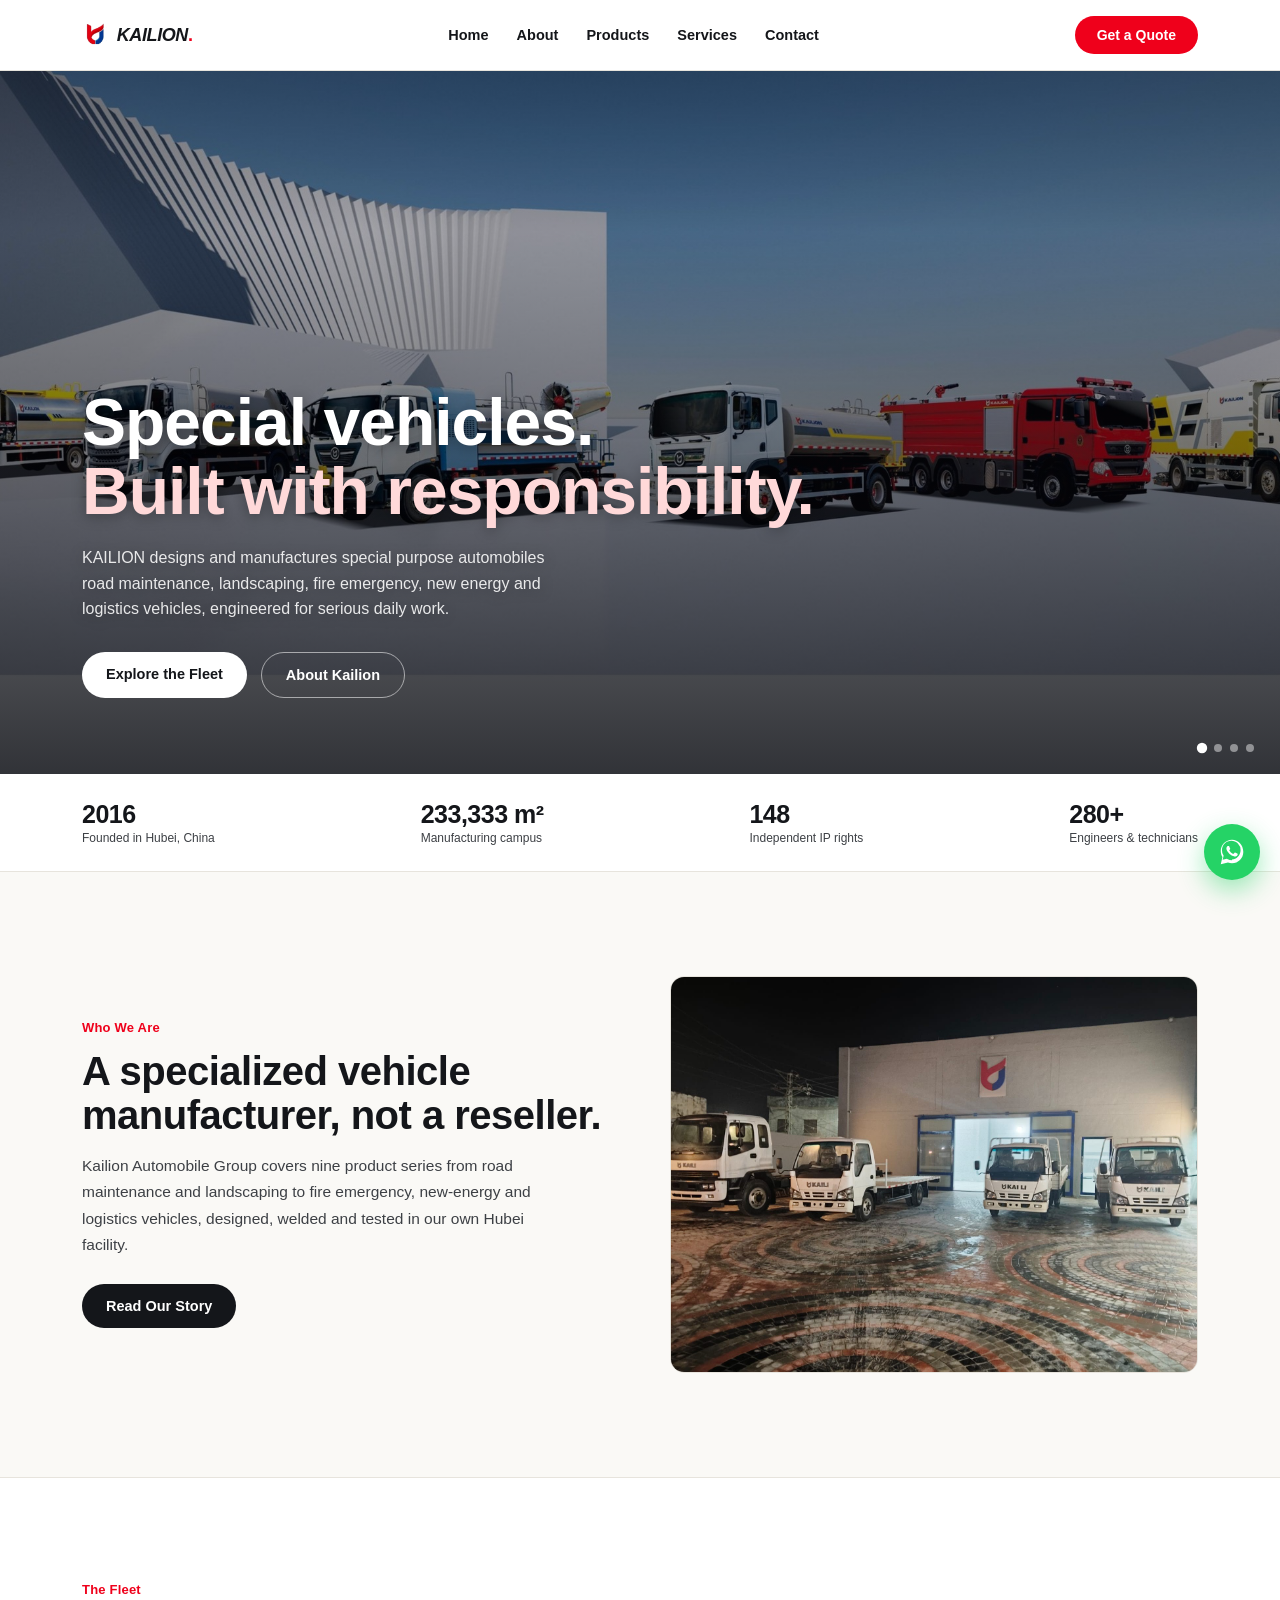
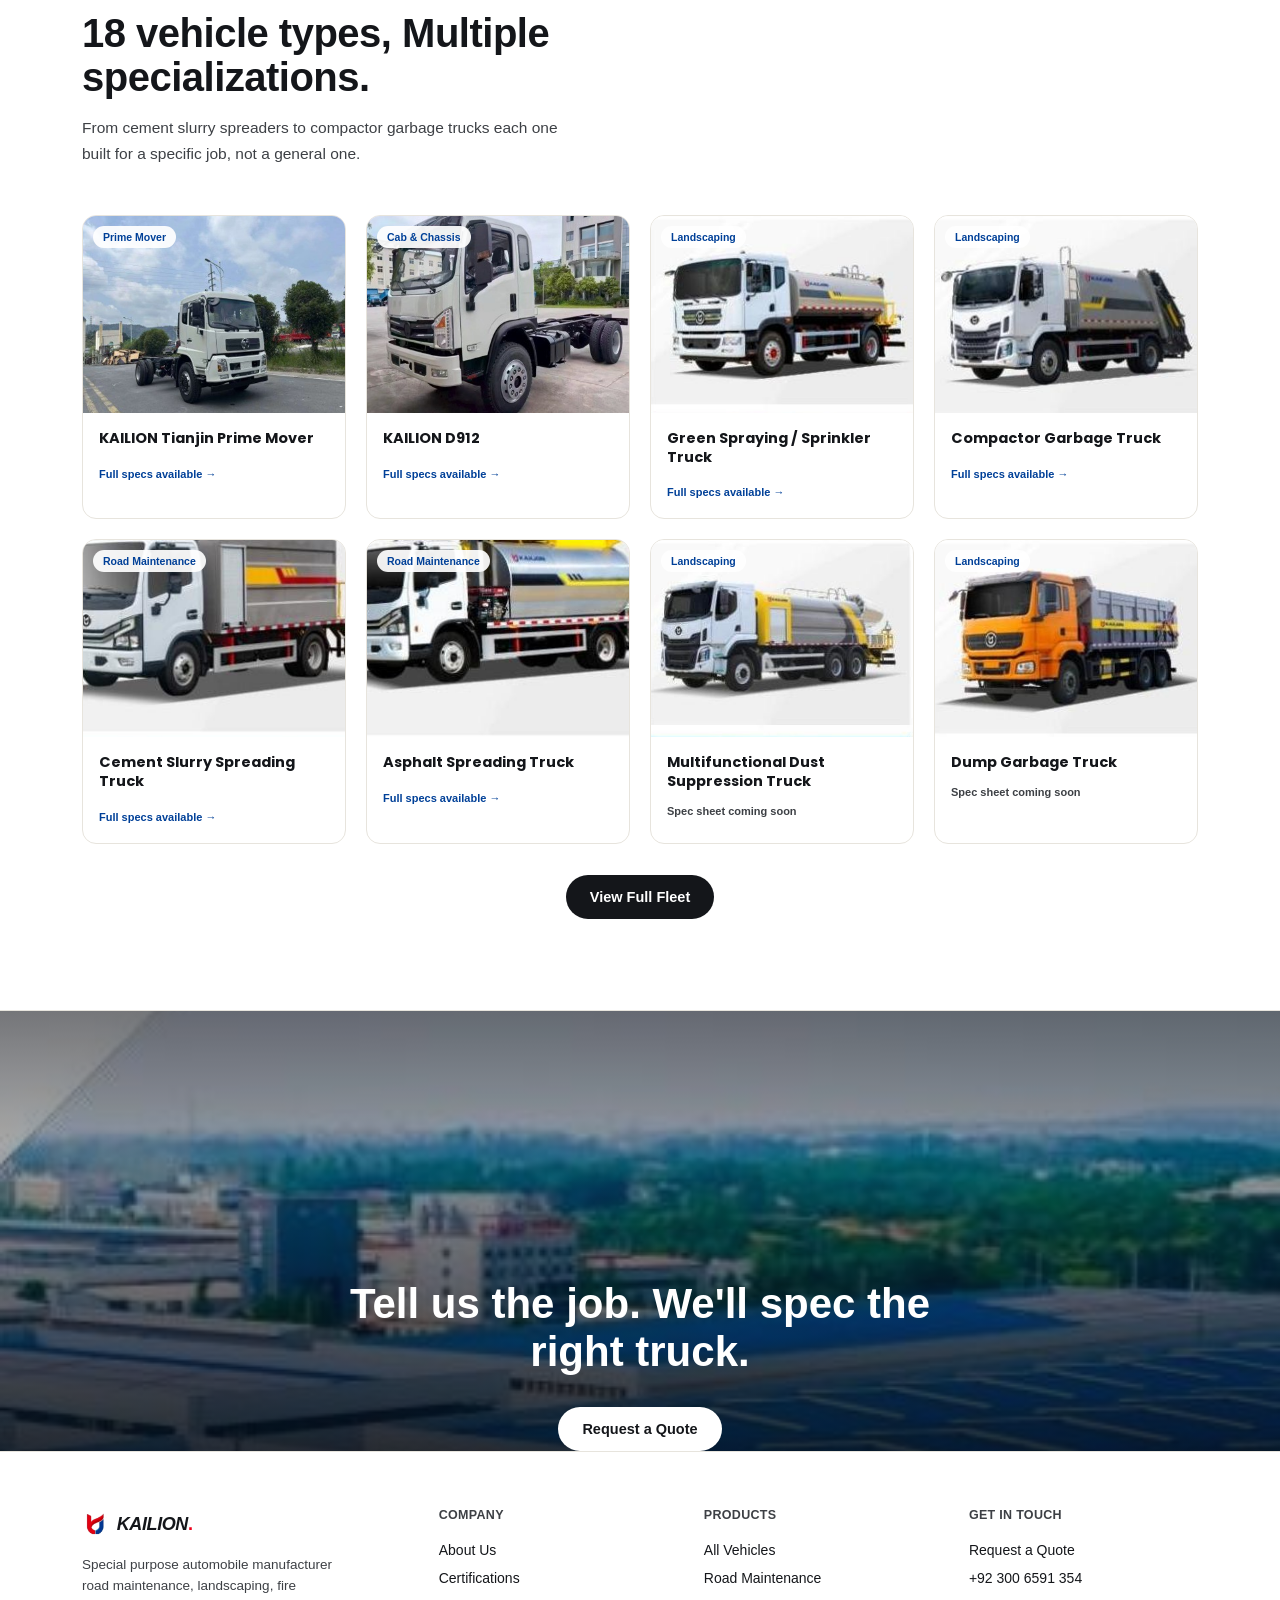
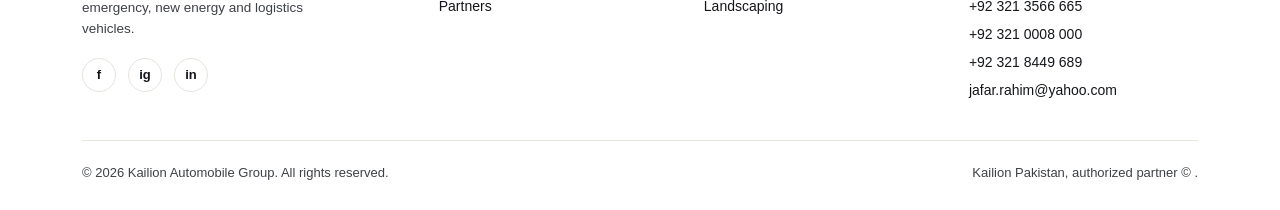
==== commit 7a4d7b6d: "Add files via upload" ====
--- a/index.html
+++ b/index.html
@@ -1,16 +1,161 @@
-<!DOCTYPE html><html lang="en"><head><meta charset="utf-8"><meta name="viewport" content="width=device-width, initial-scale=1">
-<title>YAD Electric Vehicles | Electric Scooters & Three-Wheelers in Lahore, Pakistan</title><meta name="description" content="YAD Electric Vehicles, Lahore. Electric scooters and three-wheelers with disc brakes, LED lights and warranty. Explore models, compare prices and schedule a ride."><meta name="keywords" content="YAD electric scooter Pakistan, YAD Electric Vehicles Lahore, electric scooter price in Pakistan, electric bike Lahore, YAD T07, YAD X9, YAD S1, electric three wheeler Pakistan, graphene battery scooter, Yi An Da Hubei Automobile"><meta name="robots" content="index, follow, max-image-preview:large"><meta name="author" content="YAD Electric Vehicles"><link rel="canonical" href="https://www.yadebikes.com/">
-<!-- DRAFT: Google Search Console verification. Replace the content value below with the code from Search Console (HTML tag method), then re-upload. -->
-<meta name="google-site-verification" content="DRAFT-PASTE-YOUR-SEARCH-CONSOLE-VERIFICATION-CODE-HERE">
-<meta property="og:type" content="website"><meta property="og:site_name" content="YAD Electric Vehicles"><meta property="og:title" content="YAD Electric Vehicles | Electric Scooters & Three-Wheelers in Lahore, Pakistan"><meta property="og:description" content="YAD Electric Vehicles, Lahore. Electric scooters and three-wheelers with disc brakes, LED lights and warranty. Explore models, compare prices and schedule a ride."><meta property="og:url" content="https://www.yadebikes.com/"><meta property="og:image" content="https://www.yadebikes.com/images/p/t07a.webp"><meta property="og:locale" content="en_PK">
-<meta name="twitter:card" content="summary_large_image"><meta name="twitter:title" content="YAD Electric Vehicles | Electric Scooters & Three-Wheelers in Lahore, Pakistan"><meta name="twitter:description" content="YAD Electric Vehicles, Lahore. Electric scooters and three-wheelers with disc brakes, LED lights and warranty. Explore models, compare prices and schedule a ride."><meta name="twitter:image" content="https://www.yadebikes.com/images/p/t07a.webp">
-<meta name="geo.region" content="PK-PB"><meta name="geo.placename" content="Lahore"><meta name="theme-color" content="#f4f4f5"><meta name="format-detection" content="telephone=no">
-<link rel="icon" href="favicon.svg" type="image/svg+xml"><link rel="preconnect" href="https://fonts.googleapis.com"><link href="https://fonts.googleapis.com/css2?family=Poppins:wght@500;600;700&display=swap" rel="stylesheet"><link rel="stylesheet" href="css/style.css">
-<script type="application/ld+json">{"@context": "https://schema.org", "@type": "Organization", "name": "YAD Electric Vehicles", "legalName": "Yi An Da Hubei Automobile Co (Pvt) Ltd", "url": "https://www.yadebikes.com", "logo": "https://www.yadebikes.com/images/logo.svg", "telephone": "+92 300 6591 354", "address": {"@type": "PostalAddress", "streetAddress": "91-B, Sundar Small Industries Estate II", "addressLocality": "Lahore", "addressCountry": "PK"}}</script><script type="application/ld+json">{"@context":"https://schema.org","@type":"WebSite","name":"YAD Electric Vehicles","url":"https://www.yadebikes.com"}</script></head><body data-page="home"><div id="hdr"></div><main><section class="hero2"><div class="wrap hgrid"><div class="htx"><div class="tag">YAD Electric Vehicles · Lahore</div><h1>Ride smart. Ride green. Ride YAD.</h1><p>Electric scooters and three-wheelers with a strong build, disc brakes, LED lights and warranty. Browse every model, compare prices and schedule a ride.</p><a class="btn" href="shop.html">Explore models</a><a class="btn g" href="compare.html">Compare</a><div class="hstats"><div><b id="n1">13</b><span>Models</span></div><div><b>2000W</b><span>Max motor</span></div><div><b>72V 38Ah</b><span>Top battery</span></div></div></div>
-<div class="hst"><div class="sl" id="hslide"></div><div class="cap"><h3 id="hname"></h3><b id="hprice"></b><a id="hlink" class="tag" href="shop.html">View details →</a></div></div></div></section>
-<section class="sec expl"><div class="wrap"><div class="tag">Latest models</div><h2>Explore YAD products</h2><div class="tabs" id="tabs"></div><div class="xp" id="xp"></div></div></section>
-<section class="sec alt"><div class="wrap"><div class="tag">Our products</div><h2>All YAD models</h2><div class="grid" id="ghome"></div><a class="btn" style="margin-top:24px" href="shop.html">Explore more</a></div></section>
-<section class="sec"><div class="wrap"><div class="tag">Built to ride</div><h2>Why riders choose YAD</h2><div class="dtl"><a class="dc" href="product.html?id=yad-t07"><img loading="lazy" src="images/g/t07a.jpg" alt="LED lights"><div><h3>LED lights</h3><p>Bright and clear, day and night.</p></div></a><a class="dc" href="product.html?id=yad-s1"><img loading="lazy" src="images/g/s1a.jpg" alt="Disc brakes"><div><h3>Disc brakes</h3><p>Safety first on every ride.</p></div></a><a class="dc" href="product.html?id=yad-x9"><img loading="lazy" src="images/g/x9c.jpg" alt="Strong build"><div><h3>Strong build</h3><p>Front guard bars and a durable body.</p></div></a></div></div></section>
-<section class="sec alt"><div class="wrap" id="calcbox"></div></section>
-<section class="sec"><div class="wrap"><div class="tag">Stories at YAD</div><h2>Experience the ride</h2><div class="stories"><a class="st" href="find-store.html"><img loading="lazy" src="images/about/floor.jpg" alt="Showroom"><div><h3>Experience the Ride</h3><p>Visit our Lahore showroom and meet the team.</p></div></a><a class="st" href="contact.html?purpose=Dealership"><img loading="lazy" src="images/about/red.jpg" alt="Dealership"><div><h3>Become a Dealer</h3><p>Dealership and business enquiries.</p></div></a><a class="st" href="compare.html"><img loading="lazy" src="images/about/white.jpg" alt="Compare"><div><h3>Compare Models</h3><p>Put two or three YAD models side by side.</p></div></a></div></div></section>
-</main><div id="ftr"></div><script src="js/data.js"></script><script src="js/app.js"></script></body></html>+<!DOCTYPE html>
+<html lang="en">
+<head>
+<meta charset="UTF-8">
+<meta name="viewport" content="width=device-width, initial-scale=1.0">
+<title>Kailion FuelTruck Partners</title>
+<meta name="description" content="Kailion — Chinese special-purpose automobile manufacturer with an authorized Pakistan partnership. Road maintenance, landscaping, fire emergency, new energy and logistics vehicles.">
+<meta property="og:title" content="Kailion Trucks — Special Automobile Group">
+<meta property="og:description" content="Special-purpose vehicles manufactured in China, sold and serviced in Pakistan through an authorized partnership.">
+<meta property="og:type" content="website">
+<meta name="twitter:card" content="summary_large_image">
+<link rel="preconnect" href="https://fonts.googleapis.com">
+<link rel="preconnect" href="https://fonts.gstatic.com" crossorigin>
+<link href="https://fonts.googleapis.com/css2?family=Inter:wght@400;500;600;700;800&family=Poppins:ital,wght@0,700;0,800;1,700;1,800&display=swap" rel="stylesheet">
+<!-- PASTE GOOGLE SEARCH CONSOLE VERIFICATION TAG HERE (only needed on index.html, but fine on every page) -->
+<link rel="canonical" href="https://kailiontrucks.com/">
+<link rel="icon" type="image/x-icon" href="favicon.ico">
+<link rel="icon" type="image/png" sizes="32x32" href="assets/img/favicon-32.png">
+<link rel="icon" type="image/png" sizes="16x16" href="assets/img/favicon-16.png">
+<link rel="apple-touch-icon" sizes="180x180" href="assets/img/apple-touch-icon.png">
+<link rel="stylesheet" href="css/style.css">
+</head>
+<body>
+
+<header id="siteHeader">
+  <div class="wrap">
+    <a class="logo" href="index.html"><img src="assets/img/kailion-logo.png" alt="Kailion" style="height:34px; width:auto;"><span class="logo-word">KAILION<span style="color:var(--red);font-style:normal;">.</span></span></a>
+        <nav class="links">
+      <a href="index.html" class="active">Home</a>
+      <a href="about.html">About</a>
+      <a href="products.html">Products</a>
+      <a href="services.html">Services</a>
+      <a href="contact.html">Contact</a>
+    </nav>
+    <a href="https://wa.me/923006591354?text=Hi%2C%20I%27m%20interested%20in%20Kailion%20vehicles" class="cta-pill" target="_blank" rel="noopener">Get a Quote</a>
+    <button class="burger" id="burgerBtn" aria-label="Menu"><span></span><span></span><span></span></button>
+  </div>
+</header>
+
+<div id="mobileNav">
+  <div class="mtop"><div class="logo"><img src="assets/img/kailion-logo.png" alt="Kailion" style="height:34px; width:auto;"><span class="logo-word">KAILION<span style="color:var(--red);font-style:normal;">.</span></span></div><button class="close" id="mobileNavClose">×</button></div>
+    <a href="index.html">Home</a>
+  <a href="about.html">About</a>
+  <a href="products.html">Products</a>
+  <a href="services.html">Services</a>
+  <a href="contact.html">Contact</a>
+</div>
+
+<!-- HERO SLIDER -->
+<section class="photo-hero hero-main" id="heroSlider">
+  <div class="slide-track">
+    <img class="bgimg slide active" src="assets/img/hero-lineup.jpg" alt="Kailion special automobile fleet lineup">
+    <img class="bgimg slide" src="assets/img/warehouse.jpg" alt="Kailion vehicles at the dispatch yard">
+    <img class="bgimg slide" src="assets/img/factory-aerial.jpg" alt="Kailion manufacturing campus, Hubei China">
+    <img class="bgimg slide" src="assets/img/truck-sprinkler.jpg" alt="Kailion sprinkler truck">
+  </div>
+  <div class="scrim"></div>
+  <div class="wrap content">
+      
+    <h1 class="hero-h"><span class="l">Special vehicles.</span><span class="l">Built with responsibility.</span></h1>
+    <p class="hero-sub">KAILION designs and manufactures special purpose automobiles road maintenance, landscaping, fire emergency, new energy and logistics vehicles, engineered for serious daily work.</p>
+    <div class="hero-ctas">
+      <a href="products.html" class="btn-solid">Explore the Fleet</a>
+      <a href="about.html" class="btn-outline">About Kailion</a>
+    </div>
+  </div>
+  <div class="slide-dots">
+    <button class="dot-ind active" aria-label="Slide 1"></button>
+    <button class="dot-ind" aria-label="Slide 2"></button>
+    <button class="dot-ind" aria-label="Slide 3"></button>
+    <button class="dot-ind" aria-label="Slide 4"></button>
+  </div>
+</section>
+
+<!-- TRUST BAR -->
+<section id="trust">
+  <div class="wrap">
+    <div class="trust-item"><div class="n">2016</div><div class="l">Founded in Hubei, China</div></div>
+    <div class="trust-item"><div class="n">233,333 m²</div><div class="l">Manufacturing campus</div></div>
+    <div class="trust-item"><div class="n">148</div><div class="l">Independent IP rights</div></div>
+    <div class="trust-item"><div class="n">280+</div><div class="l">Engineers &amp; technicians</div></div>
+  </div>
+</section>
+
+<!-- ABOUT TEASER -->
+<section class="sec">
+  <div class="wrap" style="display:grid; grid-template-columns:1fr 1fr; gap:60px; align-items:center;">
+    <div class="reveal">
+      <div class="kicker">Who We Are</div>
+      <h2 class="sec-h">A specialized vehicle manufacturer, not a reseller.</h2>
+      <p class="sec-p">Kailion Automobile Group covers nine product series from road maintenance and landscaping to fire emergency, new-energy and logistics vehicles, designed, welded and tested in our own Hubei facility.</p>
+      <a href="about.html" class="btn-dark" style="display:inline-block; margin-top:26px;">Read Our Story</a>
+    </div>
+    <div class="reveal rd1" style="border-radius:var(--radius); overflow:hidden; border:1px solid var(--line);">
+      <img src="assets/img/warehouse.jpg" alt="Kailion vehicles at the dispatch yard">
+    </div>
+  </div>
+</section>
+
+<!-- FLEET TEASER -->
+<section class="sec section-surface">
+  <div class="wrap">
+    <div class="kicker reveal">The Fleet</div>
+    <h2 class="sec-h reveal">18 vehicle types, Multiple specializations.</h2>
+    <p class="sec-p reveal">From cement slurry spreaders to compactor garbage trucks each one built for a specific job, not a general one.</p>
+    <div class="card-grid" id="homeGrid"></div>
+    <div style="text-align:center; margin-top:44px;">
+      <a href="products.html" class="btn-dark">View Full Fleet</a>
+    </div>
+  </div>
+</section>
+
+<!-- CTA -->
+<section class="photo-hero" style="min-height:440px;">
+  <img class="bgimg" src="assets/img/factory-aerial.jpg" alt="Kailion manufacturing campus">
+  <div class="scrim"></div>
+  <div class="wrap content" style="text-align:center; padding-bottom:0; display:flex; flex-direction:column; align-items:center;">
+    <h2 style="color:#fff; font-size:clamp(24px,4vw,42px); font-weight:800; max-width:600px; line-height:1.15;">Tell us the job. We'll spec the right truck.</h2>
+    <div class="hero-ctas" style="animation-delay:0; opacity:1; justify-content:center;">
+      <a href="contact.html" class="btn-solid">Request a Quote</a>
+    </div>
+  </div>
+</section>
+
+<footer>
+  <div class="wrap">
+    <div class="fgrid">
+      <div>
+        <div class="logo" style="margin-bottom:12px;"><img src="assets/img/kailion-logo.png" alt="Kailion" style="height:34px; width:auto;"><span class="logo-word">KAILION<span style="color:var(--red);font-style:normal;">.</span></span></div>
+        <p style="font-size:13.5px; color:var(--muted); line-height:1.6; max-width:260px;">Special purpose automobile manufacturer road maintenance, landscaping, fire emergency, new energy and logistics vehicles.</p>
+        <div class="social-row" style="margin-top:18px;">
+          <a href="#" aria-label="Facebook">f</a>
+          <a href="#" aria-label="Instagram">ig</a>
+          <a href="#" aria-label="LinkedIn">in</a>
+        </div>
+      </div>
+      <div><h5>Company</h5><div class="flist"><a href="about.html">About Us</a><a href="about.html#certs">Certifications</a><a href="about.html#partners">Partners</a></div></div>
+      <div><h5>Products</h5><div class="flist"><a href="products.html">All Vehicles</a><a href="products.html">Road Maintenance</a><a href="products.html">Landscaping</a></div></div>
+      <div><h5>Get In Touch</h5><div class="flist"><a href="contact.html">Request a Quote</a><a href="tel:+923006591354">+92 300 6591 354</a><a href="tel:+923213566665">+92 321 3566 665</a><a href="tel:+923210008000">+92 321 0008 000</a><a href="tel:+923218449689">+92 321 8449 689</a><a href="mailto:jafar.rahim@yahoo.com">jafar.rahim@yahoo.com</a></div></div>
+    </div>
+    <div class="fbottom">
+      <div>© 2026 Kailion Automobile Group. All rights reserved.</div>
+      <div>Kailion Pakistan, authorized partner © .</div>
+    </div>
+  </div>
+</footer>
+
+<script src="js/trucks-data.js"></script>
+
+<a href="https://wa.me/923006591354?text=Hi%2C%20I%27m%20interested%20in%20Kailion%20vehicles" class="wa-float" target="_blank" rel="noopener" aria-label="Chat on WhatsApp">
+  <svg viewBox="0 0 32 32" width="30" height="30" xmlns="http://www.w3.org/2000/svg"><path fill="#fff" d="M16.02 3C9.4 3 4 8.4 4 15.02c0 2.35.66 4.55 1.8 6.44L4 29l7.72-1.75a11.9 11.9 0 0 0 4.3.8h.01c6.62 0 12.02-5.4 12.02-12.03C28.05 8.4 22.65 3 16.02 3Zm0 21.9h-.01a9.9 9.9 0 0 1-5.05-1.39l-.36-.21-4.58 1.04 1.06-4.46-.24-.38a9.86 9.86 0 0 1-1.52-5.48c0-5.47 4.45-9.92 9.93-9.92 2.65 0 5.14 1.03 7.01 2.9a9.85 9.85 0 0 1 2.9 7.02c0 5.47-4.45 9.88-9.14 9.88Zm5.44-7.41c-.3-.15-1.76-.87-2.03-.97-.27-.1-.47-.15-.67.15-.2.3-.77.97-.94 1.17-.17.2-.35.22-.65.07-.3-.15-1.24-.46-2.37-1.47-.87-.78-1.47-1.74-1.64-2.04-.17-.3-.02-.46.13-.6.13-.13.3-.35.45-.52.15-.17.2-.3.3-.5.1-.2.05-.37-.02-.52-.07-.15-.67-1.62-.92-2.22-.24-.58-.49-.5-.67-.51h-.57c-.2 0-.52.07-.79.37-.27.3-1.04 1.02-1.04 2.48 0 1.46 1.07 2.87 1.22 3.07.15.2 2.1 3.2 5.08 4.49.71.31 1.26.49 1.69.62.71.23 1.36.2 1.87.12.57-.08 1.76-.72 2-1.42.25-.69.25-1.29.17-1.42-.07-.13-.27-.2-.57-.35Z"/></svg>
+</a>
+
+<script src="js/main.js"></script>
+<script>
+  renderTruckGrid('homeGrid');
+  const grid = document.getElementById('homeGrid');
+  if(grid){ Array.from(grid.children).slice(8).forEach(c => c.remove()); }
+</script>
+</body>
+</html>
